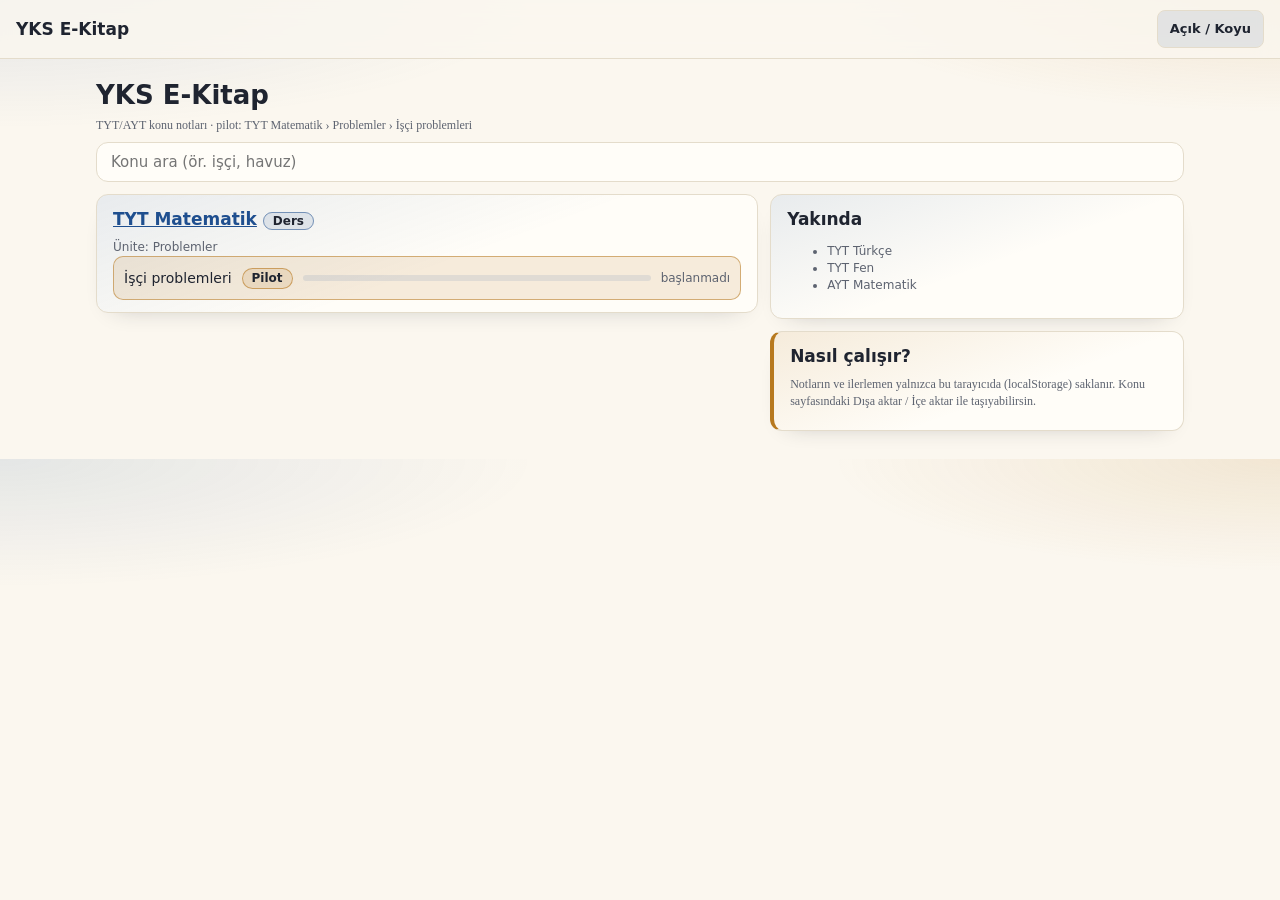
==== index.html @ 71ca6485 "YKS E-Kitap: statik site + İşçi problemleri pilot" ====
<!doctype html><html lang="tr"><head><meta charset="utf-8"><meta name="viewport" content="width=device-width,initial-scale=1"><title>YKS E-Kitap — TYT/AYT konu notları</title><link rel="stylesheet" href="./assets/style.css"></head><body data-base="./"><header class="top"><a class="brand" href="./">YKS E-Kitap</a><button class="btn" id="theme" aria-label="Tema değiştir">Açık / Koyu</button></header><div class="wrap">
<h1>YKS E-Kitap</h1><p class="small">TYT/AYT konu notları · pilot: TYT Matematik › Problemler › İşçi problemleri</p>
<input type="search" id="q" placeholder="Konu ara (ör. işçi, havuz)" aria-label="Konu ara">
<div class="grid2"><div id="courses"></div><aside><section class="card"><h2>Yakında</h2><ul id="soon" class="ui small"></ul></section>
<section class="card amber"><h2>Nasıl çalışır?</h2><p class="small">Notların ve ilerlemen yalnızca bu tarayıcıda (localStorage) saklanır. Konu sayfasındaki Dışa aktar / İçe aktar ile taşıyabilirsin.</p></section></aside></div>
</div><script src="./assets/app.js"></script></body></html>
---- assets/style.css ----
:root{--paper:#fbf7ef;--paper2:#f3ecdf;--card:#fffdf8;--ink:#1f2430;--muted:#5d6370;--line:#e4dccb;--blue:#1f4f8f;--blue-soft:#1f4f8f1a;--amber:#b7791f;--amber-soft:#b7791f22;--shadow:0 10px 24px -18px #1f243055;color-scheme:light}
@media (prefers-color-scheme:dark){:root:not([data-theme=light]){--paper:#15171c;--paper2:#1b1e24;--card:#1f2229;--ink:#ece7dc;--muted:#a8a296;--line:#2f333c;--blue:#7fa8e8;--blue-soft:#7fa8e81f;--amber:#e3a64a;--amber-soft:#e3a64a22;--shadow:0 10px 24px -18px #000;color-scheme:dark}}
:root[data-theme=dark]{--paper:#15171c;--paper2:#1b1e24;--card:#1f2229;--ink:#ece7dc;--muted:#a8a296;--line:#2f333c;--blue:#7fa8e8;--blue-soft:#7fa8e81f;--amber:#e3a64a;--amber-soft:#e3a64a22;--shadow:0 10px 24px -18px #000;color-scheme:dark}
*{box-sizing:border-box}
body{margin:0;background:radial-gradient(60% 40% at 0 0,var(--blue-soft),transparent 70%),radial-gradient(50% 35% at 100% 0,var(--amber-soft),transparent 70%),var(--paper);color:var(--ink);font:15px/26px "Iowan Old Style","Charter","Georgia",serif;overflow-wrap:anywhere}
a{color:var(--blue)}
.ui,.top,.chip,button,input,.toc,.crumb,.meta,h1,h2,h3{font-family:system-ui,-apple-system,"Segoe UI",sans-serif}
.top{position:sticky;top:0;z-index:10;display:flex;gap:10px;align-items:center;justify-content:space-between;padding:10px 16px;background:color-mix(in oklab,var(--paper) 82%,transparent);backdrop-filter:blur(10px);border-bottom:1px solid var(--line)}
.brand{font-weight:800;font-size:17px;text-decoration:none;color:var(--ink)}
.wrap{max-width:1120px;margin:0 auto;padding:16px}
.card{background:linear-gradient(160deg,var(--blue-soft),transparent 55%),var(--card);border:1px solid var(--line);border-radius:12px;padding:12px 16px;box-shadow:var(--shadow);margin:0 0 12px}
.card.amber{border-left:4px solid var(--amber);background:linear-gradient(160deg,var(--amber-soft),transparent 60%),var(--card)}
h1{font-size:26px;line-height:32px;margin:4px 0 6px}
h2{font-size:17px;line-height:24px;margin:0 0 8px}
h3{font-size:14px;line-height:20px;margin:10px 0 2px;color:var(--blue)}
p{margin:0 0 8px}
.crumb,.meta,.small{font-size:12px;line-height:17px;color:var(--muted)}
.chips{display:flex;flex-wrap:wrap;gap:6px;margin:4px 0}
.chip{font-size:12px;line-height:17px;font-weight:700;padding:1px 9px;border-radius:999px;border:1px solid color-mix(in oklab,var(--blue) 55%,transparent);background:var(--blue-soft);white-space:nowrap}
.chip.amber{border-color:color-mix(in oklab,var(--amber) 60%,transparent);background:var(--amber-soft)}
.btn{all:unset;cursor:pointer;font-size:13px;font-weight:700;padding:5px 12px;border-radius:8px;background:var(--blue-soft);border:1px solid var(--line)}
.btn:focus-visible{outline:2px solid var(--blue)}
.layout{display:grid;grid-template-columns:200px minmax(0,1fr);gap:20px;align-items:start}
.toc{position:sticky;top:64px;display:flex;flex-direction:column;gap:2px;font-size:13px}
.toc a{text-decoration:none;color:var(--muted);padding:4px 8px;border-left:2px solid var(--line)}
.toc a.disi{border-left-color:var(--amber)}
.toc a.on{color:var(--ink);border-left-color:var(--blue);font-weight:700}
main{max-width:820px;min-width:0}
.bars{display:flex;gap:4px;margin:4px 0 10px}
.bars span{flex:1;height:34px;border-radius:6px;display:flex;align-items:center;justify-content:center;font:700 12px system-ui;background:color-mix(in oklab,var(--c) 28%,transparent)}
.bars span:first-child{background:var(--c);color:var(--paper)}
.thin{display:flex;gap:2px;margin:2px 0 8px}.thin span{flex:1;height:12px;border-radius:2px}
.note-box{background:var(--blue-soft);border-radius:10px;padding:10px 12px;font-family:system-ui;font-size:13px;font-weight:700;line-height:20px}
.slide{border:1px solid var(--line);border-radius:12px;padding:14px 16px;background:var(--card);min-height:130px}
.row{display:flex;flex-wrap:wrap;gap:6px;align-items:center}
.dot.on{background:var(--blue);color:var(--paper)}
.video{height:180px;border:1px dashed var(--blue);border-radius:10px;display:flex;align-items:center;justify-content:center;color:var(--muted);font-family:system-ui;background:var(--blue-soft);margin-bottom:8px}
details{border:1px solid var(--line);border-radius:10px;padding:8px 12px;margin-bottom:8px}
summary{cursor:pointer;font:700 14px/20px system-ui}
textarea{width:100%;min-height:170px;padding:12px;border-radius:10px;border:1px solid var(--line);color:var(--ink);font:inherit;background:repeating-linear-gradient(180deg,transparent 0 25px,var(--blue-soft) 25px 26px),var(--card);resize:vertical}
input[type=search]{width:100%;padding:10px 14px;border-radius:12px;border:1px solid var(--line);background:var(--card);color:var(--ink);font-size:15px;margin-bottom:12px}
.topic{display:flex;flex-wrap:wrap;gap:10px;align-items:center;padding:8px 10px;border-radius:10px;text-decoration:none;color:var(--ink);font-family:system-ui;font-size:14px}
.topic.pilot{background:var(--amber-soft);border:1px solid color-mix(in oklab,var(--amber) 55%,transparent)}
.prog{flex:1;min-width:70px;height:6px;border-radius:6px;background:var(--blue-soft);overflow:hidden}.prog i{display:block;height:100%;background:linear-gradient(90deg,var(--blue),var(--amber))}
.grid2{display:grid;grid-template-columns:minmax(0,1.6fr) minmax(0,1fr);gap:12px}
.hidden{display:none}
@media (max-width:860px){.layout,.grid2{grid-template-columns:minmax(0,1fr)}.toc{position:static;flex-direction:row;flex-wrap:wrap}.toc a{border-left:0;background:var(--blue-soft);border-radius:8px}.wrap{padding:10px}h1{font-size:22px;line-height:28px}}
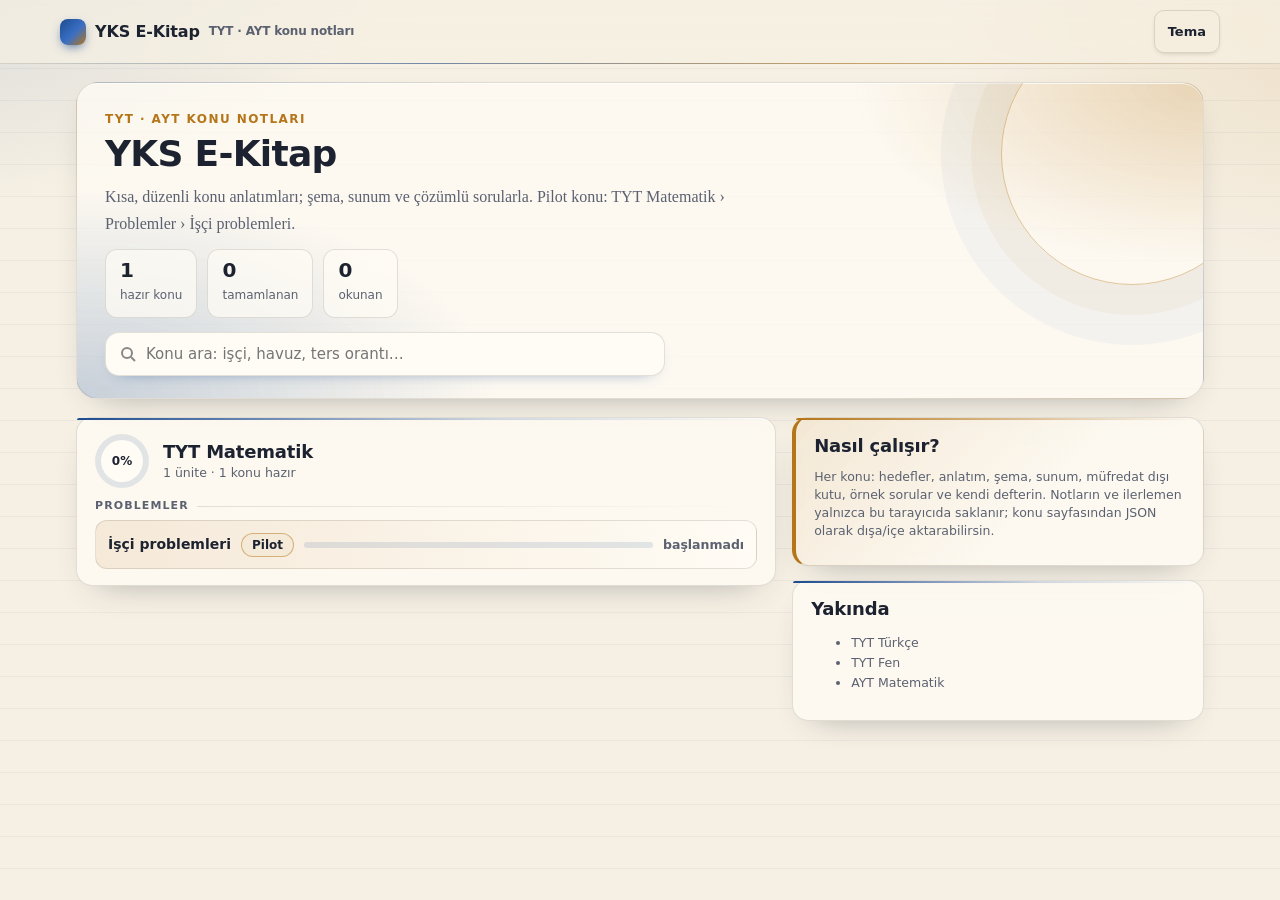
==== commit e63599db: "UI yeniden tasarım: cam kartlar, hero, ilerleme halkası, sticky TOC, premium sunum, defter not alanı" ====
--- a/index.html
+++ b/index.html
@@ -1,6 +1,8 @@
-<!doctype html><html lang="tr"><head><meta charset="utf-8"><meta name="viewport" content="width=device-width,initial-scale=1"><title>YKS E-Kitap — TYT/AYT konu notları</title><link rel="stylesheet" href="./assets/style.css"></head><body data-base="./"><header class="top"><a class="brand" href="./">YKS E-Kitap</a><button class="btn" id="theme" aria-label="Tema değiştir">Açık / Koyu</button></header><div class="wrap">
-<h1>YKS E-Kitap</h1><p class="small">TYT/AYT konu notları · pilot: TYT Matematik › Problemler › İşçi problemleri</p>
-<input type="search" id="q" placeholder="Konu ara (ör. işçi, havuz)" aria-label="Konu ara">
-<div class="grid2"><div id="courses"></div><aside><section class="card"><h2>Yakında</h2><ul id="soon" class="ui small"></ul></section>
-<section class="card amber"><h2>Nasıl çalışır?</h2><p class="small">Notların ve ilerlemen yalnızca bu tarayıcıda (localStorage) saklanır. Konu sayfasındaki Dışa aktar / İçe aktar ile taşıyabilirsin.</p></section></aside></div>
+<!doctype html><html lang="tr"><head><meta charset="utf-8"><meta name="viewport" content="width=device-width,initial-scale=1"><meta name="theme-color" content="#1d4b8f"><title>YKS E-Kitap · YKS E-Kitap</title><script>try{var t=localStorage.getItem("yks-ebook:theme");if(t)document.documentElement.setAttribute("data-theme",t)}catch(e){}</script><link rel="stylesheet" href="./assets/style.css"></head><body data-base="./"><header class="top"><a class="brand" href="./"><i></i>YKS E-Kitap <small>TYT · AYT konu notları</small></a><span class="sp"></span><button class="btn ghost" id="theme" aria-label="Açık/koyu tema">Tema</button></header><div class="wrap">
+<section class="hero"><div class="kicker">TYT · AYT konu notları</div><h1>YKS E-Kitap</h1><p>Kısa, düzenli konu anlatımları; şema, sunum ve çözümlü sorularla. Pilot konu: TYT Matematik › Problemler › İşçi problemleri.</p>
+<div class="stats"><div class="stat"><b id="stTopics">–</b>hazır konu</div><div class="stat"><b id="stDone">–</b>tamamlanan</div><div class="stat"><b id="stRead">–</b>okunan</div></div>
+<input type="search" id="q" placeholder="Konu ara: işçi, havuz, ters orantı…" aria-label="Konu ara"></section>
+<div class="grid2"><div id="courses"></div><aside>
+<section class="card amber"><h2>Nasıl çalışır?</h2><p class="small">Her konu: hedefler, anlatım, şema, sunum, müfredat dışı kutu, örnek sorular ve kendi defterin. Notların ve ilerlemen yalnızca bu tarayıcıda saklanır; konu sayfasından JSON olarak dışa/içe aktarabilirsin.</p></section>
+<section class="card"><h2>Yakında</h2><ul id="soon" class="ui small"></ul></section></aside></div>
 </div><script src="./assets/app.js"></script></body></html>
--- a/assets/style.css
+++ b/assets/style.css
@@ -1,47 +1,100 @@
-:root{--paper:#fbf7ef;--paper2:#f3ecdf;--card:#fffdf8;--ink:#1f2430;--muted:#5d6370;--line:#e4dccb;--blue:#1f4f8f;--blue-soft:#1f4f8f1a;--amber:#b7791f;--amber-soft:#b7791f22;--shadow:0 10px 24px -18px #1f243055;color-scheme:light}
-@media (prefers-color-scheme:dark){:root:not([data-theme=light]){--paper:#15171c;--paper2:#1b1e24;--card:#1f2229;--ink:#ece7dc;--muted:#a8a296;--line:#2f333c;--blue:#7fa8e8;--blue-soft:#7fa8e81f;--amber:#e3a64a;--amber-soft:#e3a64a22;--shadow:0 10px 24px -18px #000;color-scheme:dark}}
-:root[data-theme=dark]{--paper:#15171c;--paper2:#1b1e24;--card:#1f2229;--ink:#ece7dc;--muted:#a8a296;--line:#2f333c;--blue:#7fa8e8;--blue-soft:#7fa8e81f;--amber:#e3a64a;--amber-soft:#e3a64a22;--shadow:0 10px 24px -18px #000;color-scheme:dark}
-*{box-sizing:border-box}
-body{margin:0;background:radial-gradient(60% 40% at 0 0,var(--blue-soft),transparent 70%),radial-gradient(50% 35% at 100% 0,var(--amber-soft),transparent 70%),var(--paper);color:var(--ink);font:15px/26px "Iowan Old Style","Charter","Georgia",serif;overflow-wrap:anywhere}
+:root{--paper:#f6f0e4;--paper2:#efe6d4;--card:rgba(255,252,245,.72);--card-solid:#fffcf5;--ink:#1c2230;--muted:#5b6170;--line:rgba(60,52,35,.14);--blue:#1d4b8f;--blue2:#3a6fc4;--amber:#b5761a;--amber2:#e0a040;--green:#2f8a5b;--glow:rgba(29,75,143,.10);--shadow:0 1px 0 rgba(255,255,255,.7) inset,0 14px 34px -22px rgba(28,34,48,.45);color-scheme:light}
+:root[data-theme=dark]{--paper:#12141a;--paper2:#181b23;--card:rgba(30,34,44,.66);--card-solid:#1d2029;--ink:#ece6d8;--muted:#a39d90;--line:rgba(236,230,216,.10);--blue:#86acef;--blue2:#5b8be0;--amber:#e6a84c;--amber2:#f2c06e;--green:#5cc28c;--glow:rgba(134,172,239,.10);--shadow:0 1px 0 rgba(255,255,255,.05) inset,0 18px 40px -24px #000;color-scheme:dark}
+@media (prefers-color-scheme:dark){:root:not([data-theme=light]){--paper:#12141a;--paper2:#181b23;--card:rgba(30,34,44,.66);--card-solid:#1d2029;--ink:#ece6d8;--muted:#a39d90;--line:rgba(236,230,216,.10);--blue:#86acef;--blue2:#5b8be0;--amber:#e6a84c;--amber2:#f2c06e;--green:#5cc28c;--glow:rgba(134,172,239,.10);--shadow:0 1px 0 rgba(255,255,255,.05) inset,0 18px 40px -24px #000;color-scheme:dark}}
+*{box-sizing:border-box}html{scroll-behavior:smooth;scroll-padding-top:72px}
+body{margin:0;min-height:100vh;color:var(--ink);overflow-wrap:anywhere;font:16px/27px "Iowan Old Style","Charter","Georgia",serif;
+background:radial-gradient(900px 500px at -10% -10%,color-mix(in oklab,var(--blue) 18%,transparent),transparent 60%),radial-gradient(800px 480px at 110% 0,color-mix(in oklab,var(--amber) 16%,transparent),transparent 60%),repeating-linear-gradient(0deg,transparent 0 31px,color-mix(in oklab,var(--blue) 5%,transparent) 31px 32px),var(--paper);background-attachment:fixed}
+.ui,.top,.chip,button,input,.toc,.crumb,.meta,.small,h1,h2,h3,summary,.stat{font-family:"Inter",system-ui,-apple-system,"Segoe UI",sans-serif}
 a{color:var(--blue)}
-.ui,.top,.chip,button,input,.toc,.crumb,.meta,h1,h2,h3{font-family:system-ui,-apple-system,"Segoe UI",sans-serif}
-.top{position:sticky;top:0;z-index:10;display:flex;gap:10px;align-items:center;justify-content:space-between;padding:10px 16px;background:color-mix(in oklab,var(--paper) 82%,transparent);backdrop-filter:blur(10px);border-bottom:1px solid var(--line)}
-.brand{font-weight:800;font-size:17px;text-decoration:none;color:var(--ink)}
-.wrap{max-width:1120px;margin:0 auto;padding:16px}
-.card{background:linear-gradient(160deg,var(--blue-soft),transparent 55%),var(--card);border:1px solid var(--line);border-radius:12px;padding:12px 16px;box-shadow:var(--shadow);margin:0 0 12px}
-.card.amber{border-left:4px solid var(--amber);background:linear-gradient(160deg,var(--amber-soft),transparent 60%),var(--card)}
-h1{font-size:26px;line-height:32px;margin:4px 0 6px}
-h2{font-size:17px;line-height:24px;margin:0 0 8px}
-h3{font-size:14px;line-height:20px;margin:10px 0 2px;color:var(--blue)}
-p{margin:0 0 8px}
-.crumb,.meta,.small{font-size:12px;line-height:17px;color:var(--muted)}
-.chips{display:flex;flex-wrap:wrap;gap:6px;margin:4px 0}
-.chip{font-size:12px;line-height:17px;font-weight:700;padding:1px 9px;border-radius:999px;border:1px solid color-mix(in oklab,var(--blue) 55%,transparent);background:var(--blue-soft);white-space:nowrap}
-.chip.amber{border-color:color-mix(in oklab,var(--amber) 60%,transparent);background:var(--amber-soft)}
-.btn{all:unset;cursor:pointer;font-size:13px;font-weight:700;padding:5px 12px;border-radius:8px;background:var(--blue-soft);border:1px solid var(--line)}
-.btn:focus-visible{outline:2px solid var(--blue)}
-.layout{display:grid;grid-template-columns:200px minmax(0,1fr);gap:20px;align-items:start}
-.toc{position:sticky;top:64px;display:flex;flex-direction:column;gap:2px;font-size:13px}
-.toc a{text-decoration:none;color:var(--muted);padding:4px 8px;border-left:2px solid var(--line)}
-.toc a.disi{border-left-color:var(--amber)}
-.toc a.on{color:var(--ink);border-left-color:var(--blue);font-weight:700}
-main{max-width:820px;min-width:0}
-.bars{display:flex;gap:4px;margin:4px 0 10px}
-.bars span{flex:1;height:34px;border-radius:6px;display:flex;align-items:center;justify-content:center;font:700 12px system-ui;background:color-mix(in oklab,var(--c) 28%,transparent)}
-.bars span:first-child{background:var(--c);color:var(--paper)}
-.thin{display:flex;gap:2px;margin:2px 0 8px}.thin span{flex:1;height:12px;border-radius:2px}
-.note-box{background:var(--blue-soft);border-radius:10px;padding:10px 12px;font-family:system-ui;font-size:13px;font-weight:700;line-height:20px}
-.slide{border:1px solid var(--line);border-radius:12px;padding:14px 16px;background:var(--card);min-height:130px}
+/* nav */
+.top{position:sticky;top:0;z-index:20;display:flex;align-items:center;gap:12px;padding:10px max(16px,calc((100vw - 1160px)/2));background:color-mix(in oklab,var(--paper) 72%,transparent);backdrop-filter:blur(14px) saturate(1.3);border-bottom:1px solid var(--line)}
+.top::after{content:"";position:absolute;left:0;right:0;bottom:-1px;height:1px;background:linear-gradient(90deg,transparent,var(--blue),var(--amber),transparent);opacity:.55}
+.brand{display:flex;align-items:center;gap:9px;font-weight:800;font-size:16px;letter-spacing:-.01em;text-decoration:none;color:var(--ink)}
+.brand i{width:26px;height:26px;border-radius:8px;background:linear-gradient(135deg,var(--blue),var(--blue2) 55%,var(--amber));box-shadow:0 4px 12px -4px var(--blue)}
+.brand small{font-weight:600;color:var(--muted);font-size:12px}
+.top .sp{flex:1}
+.wrap{max-width:1160px;margin:0 auto;padding:18px 16px 40px}
+/* cards */
+.card{position:relative;background:var(--card);backdrop-filter:blur(10px);border:1px solid var(--line);border-radius:16px;padding:16px 18px;box-shadow:var(--shadow);margin:0 0 14px}
+.card::before{content:"";position:absolute;inset:0 0 auto;height:2px;border-radius:16px 16px 0 0;background:linear-gradient(90deg,var(--blue),color-mix(in oklab,var(--blue) 20%,transparent) 60%,transparent)}
+.card.amber{border-left:4px solid var(--amber);background:linear-gradient(135deg,color-mix(in oklab,var(--amber) 13%,transparent),transparent 60%),var(--card)}
+.card.amber::before{background:linear-gradient(90deg,var(--amber),transparent)}
+h1{font-size:30px;line-height:36px;letter-spacing:-.02em;margin:6px 0 8px}
+h2{font-size:18px;line-height:24px;letter-spacing:-.01em;margin:0 0 10px;display:flex;align-items:center;gap:10px}
+h3{font-size:14px;line-height:20px;margin:12px 0 3px;color:var(--blue);letter-spacing:.01em}
+p{margin:0 0 9px}
+.crumb,.meta,.small{font-size:12.5px;line-height:18px;color:var(--muted)}
+.num{flex:none;width:28px;height:28px;border-radius:9px;display:grid;place-items:center;font-size:13px;font-weight:800;color:#fff;background:linear-gradient(135deg,var(--blue),var(--blue2))}
+.amber .num{background:linear-gradient(135deg,var(--amber),var(--amber2))}
+.chips{display:flex;flex-wrap:wrap;gap:6px;margin:4px 0 8px}
+.chip{font-size:12px;line-height:18px;font-weight:650;padding:2px 10px;border-radius:999px;border:1px solid color-mix(in oklab,var(--blue) 35%,transparent);background:color-mix(in oklab,var(--blue) 9%,var(--card-solid));color:var(--ink);text-decoration:none;white-space:nowrap}
+.chip.amber{border-color:color-mix(in oklab,var(--amber) 50%,transparent);background:color-mix(in oklab,var(--amber) 14%,var(--card-solid))}
+a.chip:hover{border-color:var(--blue)}
+.btn{all:unset;cursor:pointer;font-size:13px;font-weight:700;padding:7px 13px;border-radius:10px;background:var(--card-solid);border:1px solid var(--line);box-shadow:0 2px 6px -4px rgba(0,0,0,.4);transition:.15s}
+.btn:hover{border-color:var(--blue);transform:translateY(-1px)}.btn:focus-visible{outline:2px solid var(--blue);outline-offset:2px}
+.btn.primary{color:#fff;border-color:transparent;background:linear-gradient(135deg,var(--blue),var(--blue2))}
+.btn.ghost{background:transparent}
+/* hero */
+.hero{position:relative;overflow:hidden;border-radius:22px;padding:28px 28px 22px;margin-bottom:18px;border:1px solid var(--line);box-shadow:var(--shadow);
+background:radial-gradient(500px 260px at 100% 0,color-mix(in oklab,var(--amber) 26%,transparent),transparent 70%),radial-gradient(600px 300px at 0 100%,color-mix(in oklab,var(--blue) 24%,transparent),transparent 70%),var(--card)}
+.hero::after{content:"";position:absolute;right:-60px;top:-60px;width:260px;height:260px;border-radius:50%;border:1px solid color-mix(in oklab,var(--amber) 40%,transparent);box-shadow:0 0 0 30px color-mix(in oklab,var(--amber) 5%,transparent),0 0 0 60px color-mix(in oklab,var(--blue) 4%,transparent)}
+.kicker{font:700 12px/16px Inter,system-ui;letter-spacing:.12em;text-transform:uppercase;color:var(--amber)}
+.hero h1{font-size:36px;line-height:42px;max-width:640px}
+.hero p{max-width:620px;color:var(--muted)}
+.stats{display:flex;flex-wrap:wrap;gap:10px;margin-top:12px}
+.stat{padding:8px 14px;border-radius:12px;background:color-mix(in oklab,var(--card-solid) 70%,transparent);border:1px solid var(--line);font-size:12px;color:var(--muted)}
+.stat b{display:block;font-size:20px;line-height:24px;color:var(--ink)}
+input[type=search]{width:100%;max-width:560px;padding:12px 16px 12px 40px;border-radius:14px;border:1px solid var(--line);background:var(--card-solid) url("data:image/svg+xml,%3Csvg xmlns='http://www.w3.org/2000/svg' width='16' height='16' fill='none' stroke='%23888' stroke-width='2'%3E%3Ccircle cx='7' cy='7' r='5'/%3E%3Cpath d='M11 11l4 4'/%3E%3C/svg%3E") 14px 50%/16px no-repeat;color:var(--ink);font-size:15px;margin-top:14px;box-shadow:0 6px 18px -14px var(--blue)}
+input[type=search]:focus{outline:2px solid color-mix(in oklab,var(--blue) 50%,transparent)}
+/* home grid */
+.grid2{display:grid;grid-template-columns:minmax(0,1.7fr) minmax(0,1fr);gap:16px;align-items:start}
+.course{transition:transform .18s,box-shadow .18s}.course:hover{transform:translateY(-2px);box-shadow:0 22px 40px -26px var(--blue)}
+.chead{display:flex;align-items:center;gap:14px;margin-bottom:8px}
+.ring{--p:0;flex:none;width:54px;height:54px;border-radius:50%;display:grid;place-items:center;background:conic-gradient(var(--blue) calc(var(--p)*1%),var(--amber2) calc(var(--p)*1%),color-mix(in oklab,var(--blue) 12%,transparent) 0);font:800 12px Inter,system-ui}
+.ring span{width:42px;height:42px;border-radius:50%;display:grid;place-items:center;background:var(--card-solid)}
+.chead h2{margin:0}.chead h2 a{text-decoration:none;color:var(--ink)}
+.unit{font:700 11px/16px Inter,system-ui;letter-spacing:.1em;text-transform:uppercase;color:var(--muted);margin:10px 0 6px;display:flex;align-items:center;gap:8px}
+.unit::after{content:"";flex:1;height:1px;background:linear-gradient(90deg,var(--line),transparent)}
+.topic{display:flex;flex-wrap:wrap;gap:10px;align-items:center;padding:10px 12px;border-radius:12px;text-decoration:none;color:var(--ink);font-family:Inter,system-ui;font-size:14px;font-weight:600;border:1px solid var(--line);background:var(--card-solid);transition:.15s}
+.topic:hover{border-color:var(--blue);transform:translateX(2px)}
+.topic.pilot{background:linear-gradient(90deg,color-mix(in oklab,var(--amber) 14%,var(--card-solid)),var(--card-solid))}
+.prog{flex:1;min-width:70px;height:6px;border-radius:6px;background:color-mix(in oklab,var(--blue) 12%,transparent);overflow:hidden}.prog i{display:block;height:100%;background:linear-gradient(90deg,var(--blue),var(--amber2))}
+#soon li{margin:2px 0}
+/* topic layout */
+.thero{padding:22px 24px 16px}.thero h1{font-size:32px;line-height:38px}
+.layout{display:grid;grid-template-columns:220px minmax(0,1fr);gap:22px;align-items:start}
+.toc{position:sticky;top:76px;display:flex;flex-direction:column;gap:2px;font-size:13px;padding:12px;border-radius:16px;background:var(--card);border:1px solid var(--line);backdrop-filter:blur(10px)}
+.toc b{font-size:11px;letter-spacing:.1em;text-transform:uppercase;color:var(--muted);padding:0 8px 6px}
+.toc a{text-decoration:none;color:var(--muted);padding:5px 9px;border-radius:8px;border-left:2px solid transparent;transition:.15s}
+.toc a:hover{color:var(--ink);background:color-mix(in oklab,var(--blue) 7%,transparent)}
+.toc a.disi{color:var(--amber)}
+.toc a.on{color:var(--ink);font-weight:700;border-left-color:var(--blue);background:color-mix(in oklab,var(--blue) 10%,transparent)}
+main{max-width:840px;min-width:0}
+.bars{display:flex;gap:5px;margin:6px 0 12px}
+.bars span{flex:1;height:36px;border-radius:8px;display:flex;align-items:center;justify-content:center;font:700 12px Inter,system-ui;background:color-mix(in oklab,var(--c) 22%,transparent);border:1px solid color-mix(in oklab,var(--c) 35%,transparent)}
+.bars span:first-child{background:linear-gradient(135deg,var(--c),color-mix(in oklab,var(--c) 70%,#fff));color:#fff}
+.thin{display:flex;gap:2px;margin:3px 0 9px}.thin span{flex:1;height:12px;border-radius:3px}
+.note-box{background:linear-gradient(90deg,color-mix(in oklab,var(--blue) 14%,transparent),transparent);border-left:3px solid var(--blue);border-radius:10px;padding:10px 14px;font:700 13.5px/21px Inter,system-ui;margin-bottom:6px}
+.deck{border-radius:16px;padding:20px 22px;min-height:170px;color:#f4efe4;background:radial-gradient(400px 200px at 100% 0,rgba(230,168,76,.35),transparent 70%),linear-gradient(135deg,#17305e,#1d4b8f 60%,#25407a);box-shadow:0 20px 40px -24px #1d4b8f;position:relative}
+.deck h3{color:#f2c06e;font-size:13px;letter-spacing:.08em;text-transform:uppercase;margin:0 0 8px}
+.deck p{font-size:17px;line-height:29px}
+.deck .pg{position:absolute;right:16px;bottom:12px;font:600 12px Inter,system-ui;opacity:.7}
 .row{display:flex;flex-wrap:wrap;gap:6px;align-items:center}
-.dot.on{background:var(--blue);color:var(--paper)}
-.video{height:180px;border:1px dashed var(--blue);border-radius:10px;display:flex;align-items:center;justify-content:center;color:var(--muted);font-family:system-ui;background:var(--blue-soft);margin-bottom:8px}
-details{border:1px solid var(--line);border-radius:10px;padding:8px 12px;margin-bottom:8px}
-summary{cursor:pointer;font:700 14px/20px system-ui}
-textarea{width:100%;min-height:170px;padding:12px;border-radius:10px;border:1px solid var(--line);color:var(--ink);font:inherit;background:repeating-linear-gradient(180deg,transparent 0 25px,var(--blue-soft) 25px 26px),var(--card);resize:vertical}
-input[type=search]{width:100%;padding:10px 14px;border-radius:12px;border:1px solid var(--line);background:var(--card);color:var(--ink);font-size:15px;margin-bottom:12px}
-.topic{display:flex;flex-wrap:wrap;gap:10px;align-items:center;padding:8px 10px;border-radius:10px;text-decoration:none;color:var(--ink);font-family:system-ui;font-size:14px}
-.topic.pilot{background:var(--amber-soft);border:1px solid color-mix(in oklab,var(--amber) 55%,transparent)}
-.prog{flex:1;min-width:70px;height:6px;border-radius:6px;background:var(--blue-soft);overflow:hidden}.prog i{display:block;height:100%;background:linear-gradient(90deg,var(--blue),var(--amber))}
-.grid2{display:grid;grid-template-columns:minmax(0,1.6fr) minmax(0,1fr);gap:12px}
+.dot{min-width:30px;text-align:center}.dot.on{background:linear-gradient(135deg,var(--blue),var(--blue2));color:#fff;border-color:transparent}
+.video{height:190px;border-radius:14px;display:flex;flex-direction:column;gap:8px;align-items:center;justify-content:center;color:var(--muted);font:600 14px Inter,system-ui;margin-bottom:10px;border:1px dashed color-mix(in oklab,var(--blue) 45%,transparent);background:repeating-linear-gradient(135deg,transparent 0 12px,color-mix(in oklab,var(--blue) 5%,transparent) 12px 24px),var(--card-solid)}
+.video::before{content:"";width:0;height:0;border-left:22px solid var(--blue);border-top:13px solid transparent;border-bottom:13px solid transparent;opacity:.6}
+details{border:1px solid var(--line);border-radius:12px;padding:10px 14px;margin-bottom:8px;background:var(--card-solid);transition:.15s}
+details[open]{border-color:color-mix(in oklab,var(--blue) 45%,transparent);box-shadow:0 10px 24px -20px var(--blue)}
+summary{cursor:pointer;font:650 14px/21px Inter,system-ui;list-style:none;display:flex;gap:10px}
+summary::before{content:"S" counter(q);counter-increment:q;flex:none;font-size:11px;font-weight:800;color:var(--amber);border:1px solid var(--amber);border-radius:6px;padding:0 6px;height:20px}
+#questions{counter-reset:q}
+details ol{margin:8px 0 4px;padding-left:22px}
+textarea{width:100%;min-height:200px;padding:6px 14px 6px 56px;border-radius:12px;border:1px solid var(--line);color:var(--ink);font:inherit;font-size:16px;line-height:28px;resize:vertical;
+background:linear-gradient(90deg,transparent 42px,color-mix(in oklab,#d0564c 55%,transparent) 42px 44px,transparent 44px),repeating-linear-gradient(180deg,transparent 0 27px,color-mix(in oklab,var(--blue) 20%,transparent) 27px 28px),var(--card-solid);background-attachment:local}
+textarea:focus{outline:2px solid color-mix(in oklab,var(--blue) 45%,transparent)}
+.official{margin-top:12px;padding:10px 14px;border-radius:12px;background:color-mix(in oklab,var(--blue) 7%,transparent)}
+.official h3{margin-top:0}
+.foot{display:flex;flex-wrap:wrap;gap:10px;align-items:center;justify-content:space-between;padding:14px 18px}
 .hidden{display:none}
-@media (max-width:860px){.layout,.grid2{grid-template-columns:minmax(0,1fr)}.toc{position:static;flex-direction:row;flex-wrap:wrap}.toc a{border-left:0;background:var(--blue-soft);border-radius:8px}.wrap{padding:10px}h1{font-size:22px;line-height:28px}}
+@media (max-width:880px){.layout,.grid2{grid-template-columns:minmax(0,1fr)}.toc{position:sticky;top:57px;z-index:5;flex-direction:row;overflow-x:auto;flex-wrap:nowrap;padding:8px;border-radius:12px}.toc b{display:none}.toc a{white-space:nowrap;border-left:0}.toc a.on{border-left:0;box-shadow:inset 0 -2px 0 var(--blue)}
+.wrap{padding:12px 12px 32px}.hero{padding:20px 18px;border-radius:18px}.hero h1{font-size:28px;line-height:34px}.thero h1{font-size:26px;line-height:32px}.card{padding:14px 14px}.brand small{display:none}.deck p{font-size:16px;line-height:27px}}
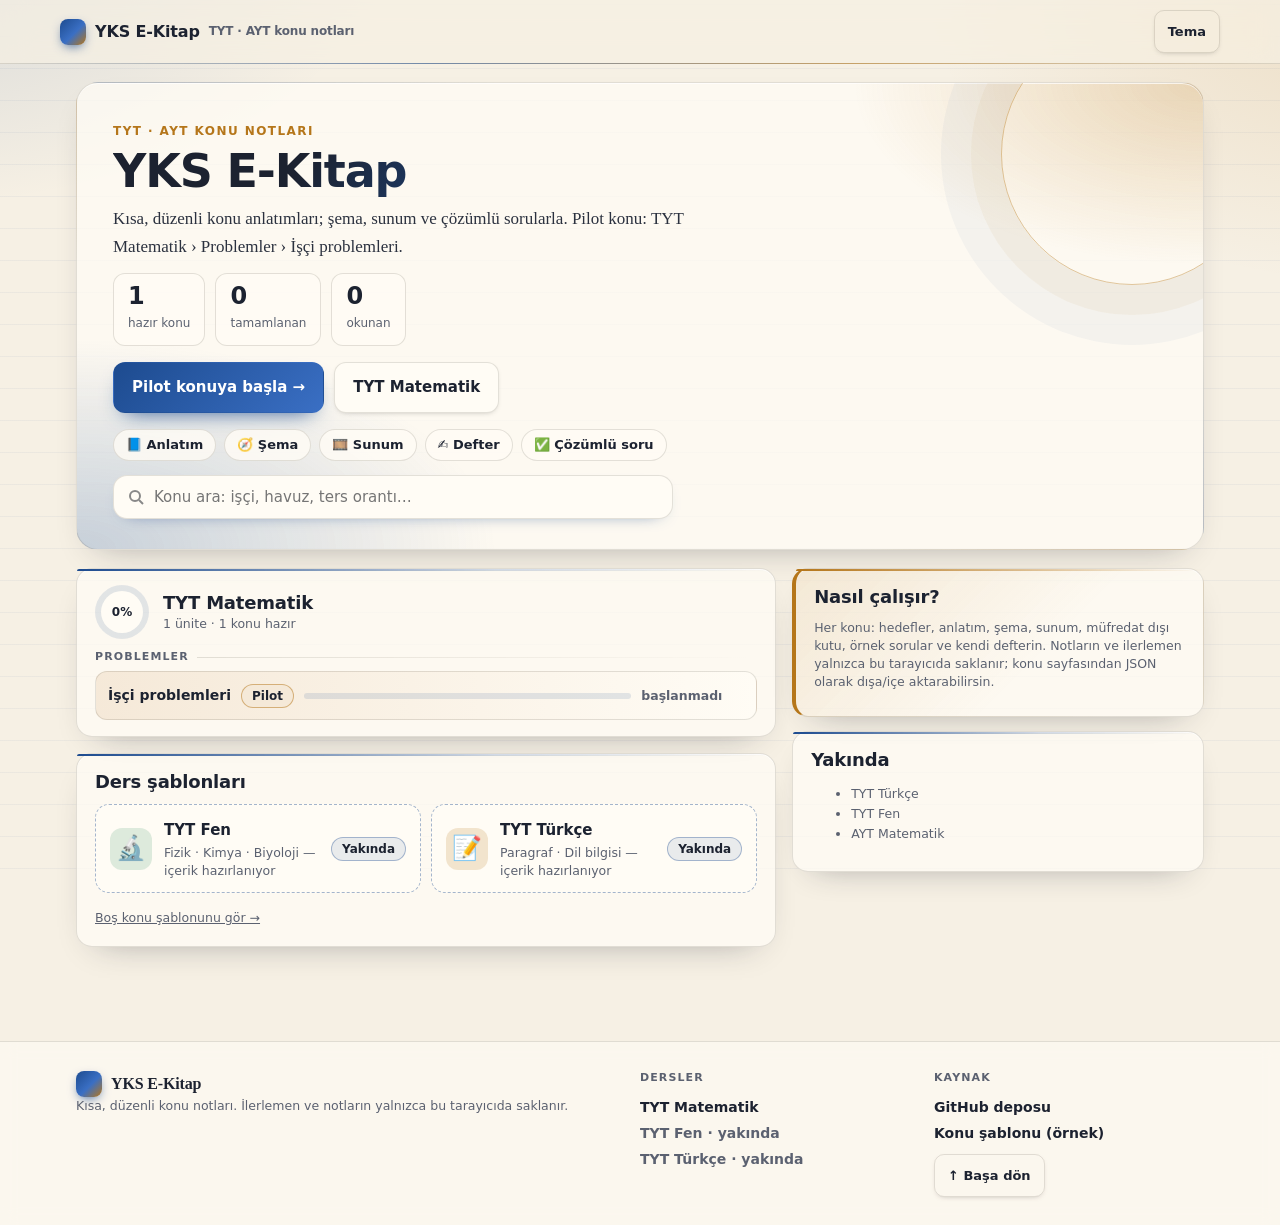
==== commit dee928a5: "UI polish v3: zengin hero+CTA, mikro etkileşimler, okuma çubuğu, boş durumlar, footer, mobil sticky " ====
--- a/index.html
+++ b/index.html
@@ -1,8 +1,10 @@
 <!doctype html><html lang="tr"><head><meta charset="utf-8"><meta name="viewport" content="width=device-width,initial-scale=1"><meta name="theme-color" content="#1d4b8f"><title>YKS E-Kitap · YKS E-Kitap</title><script>try{var t=localStorage.getItem("yks-ebook:theme");if(t)document.documentElement.setAttribute("data-theme",t)}catch(e){}</script><link rel="stylesheet" href="./assets/style.css"></head><body data-base="./"><header class="top"><a class="brand" href="./"><i></i>YKS E-Kitap <small>TYT · AYT konu notları</small></a><span class="sp"></span><button class="btn ghost" id="theme" aria-label="Açık/koyu tema">Tema</button></header><div class="wrap">
 <section class="hero"><div class="kicker">TYT · AYT konu notları</div><h1>YKS E-Kitap</h1><p>Kısa, düzenli konu anlatımları; şema, sunum ve çözümlü sorularla. Pilot konu: TYT Matematik › Problemler › İşçi problemleri.</p>
 <div class="stats"><div class="stat"><b id="stTopics">–</b>hazır konu</div><div class="stat"><b id="stDone">–</b>tamamlanan</div><div class="stat"><b id="stRead">–</b>okunan</div></div>
+<div class="row herocta"><a class="btn primary big" href="./ders/tyt-matematik/problemler/isci-problemleri/">Pilot konuya başla →</a><a class="btn big" href="./ders/tyt-matematik/">TYT Matematik</a></div><div class="feats"><span>📘 Anlatım</span><span>🧭 Şema</span><span>🎞️ Sunum</span><span>✍️ Defter</span><span>✅ Çözümlü soru</span></div>
 <input type="search" id="q" placeholder="Konu ara: işçi, havuz, ters orantı…" aria-label="Konu ara"></section>
-<div class="grid2"><div id="courses"></div><aside>
+<div class="grid2"><div><div id="courses"></div><section class="card soon-card course"><h2>Ders şablonları</h2><div class="ph"><div class="phc fen"><span class="ic">🔬</span><div><b>TYT Fen</b><span class="small">Fizik · Kimya · Biyoloji — içerik hazırlanıyor</span></div><span class="chip">Yakında</span></div><div class="phc tr"><span class="ic">📝</span><div><b>TYT Türkçe</b><span class="small">Paragraf · Dil bilgisi — içerik hazırlanıyor</span></div><span class="chip">Yakında</span></div></div><a class="small" href="./ders/ornek-konu-sablonu/">Boş konu şablonunu gör →</a></section>
+</div><aside>
 <section class="card amber"><h2>Nasıl çalışır?</h2><p class="small">Her konu: hedefler, anlatım, şema, sunum, müfredat dışı kutu, örnek sorular ve kendi defterin. Notların ve ilerlemen yalnızca bu tarayıcıda saklanır; konu sayfasından JSON olarak dışa/içe aktarabilirsin.</p></section>
 <section class="card"><h2>Yakında</h2><ul id="soon" class="ui small"></ul></section></aside></div>
-</div><script src="./assets/app.js"></script></body></html>+</div><footer class="sitefoot"><div class="wrap fgrid"><div><a class="brand" href="./"><i></i>YKS E-Kitap</a><p class="small">Kısa, düzenli konu notları. İlerlemen ve notların yalnızca bu tarayıcıda saklanır.</p></div><div><b>Dersler</b><a href="./ders/tyt-matematik/">TYT Matematik</a><span class="small soonlink">TYT Fen · yakında</span><span class="small soonlink">TYT Türkçe · yakında</span></div><div><b>Kaynak</b><a href="https://github.com/TitanLion72/yks-ebook">GitHub deposu</a><a href="./ders/ornek-konu-sablonu/">Konu şablonu (örnek)</a><button class="btn ghost totop" onclick="scrollTo({top:0})">↑ Başa dön</button></div></div></footer><script src="./assets/app.js"></script></body></html>
--- a/assets/style.css
+++ b/assets/style.css
@@ -98,3 +98,56 @@
 .hidden{display:none}
 @media (max-width:880px){.layout,.grid2{grid-template-columns:minmax(0,1fr)}.toc{position:sticky;top:57px;z-index:5;flex-direction:row;overflow-x:auto;flex-wrap:nowrap;padding:8px;border-radius:12px}.toc b{display:none}.toc a{white-space:nowrap;border-left:0}.toc a.on{border-left:0;box-shadow:inset 0 -2px 0 var(--blue)}
 .wrap{padding:12px 12px 32px}.hero{padding:20px 18px;border-radius:18px}.hero h1{font-size:28px;line-height:34px}.thero h1{font-size:26px;line-height:32px}.card{padding:14px 14px}.brand small{display:none}.deck p{font-size:16px;line-height:27px}}
+/* ---- polish v3 ---- */
+::selection{background:color-mix(in oklab,var(--amber2) 45%,transparent)}
+.hero{padding:40px 36px 30px}
+.hero h1{font-size:46px;line-height:52px;letter-spacing:-.025em;background:linear-gradient(120deg,var(--ink) 30%,var(--blue) 70%,var(--amber) 100%);-webkit-background-clip:text;background-clip:text;color:transparent}
+.thero h1{font-size:34px;line-height:40px}
+.hero p{font-size:17px;line-height:28px;color:color-mix(in oklab,var(--ink) 75%,var(--muted))}
+.herocta{margin-top:16px;gap:10px}.btn.big{font-size:15px;padding:11px 18px;border-radius:12px}
+.btn.primary{box-shadow:0 10px 22px -12px var(--blue)}.btn.primary:hover{filter:brightness(1.08);box-shadow:0 14px 28px -12px var(--blue)}
+.btn:active{transform:translateY(0) scale(.98)}
+.feats{display:flex;flex-wrap:wrap;gap:8px;margin-top:16px}
+.feats span{font:600 13px/18px Inter,system-ui;padding:6px 12px;border-radius:999px;background:color-mix(in oklab,var(--card-solid) 80%,transparent);border:1px solid var(--line);transition:.2s}
+.feats span:hover{border-color:var(--amber);transform:translateY(-2px)}
+.stat{transition:.2s}.stat:hover{border-color:var(--blue);transform:translateY(-2px)}
+.stat b{font-size:24px;line-height:28px;font-family:Inter,system-ui}
+.card{transition:border-color .2s,box-shadow .2s}
+.card:hover{border-color:color-mix(in oklab,var(--blue) 25%,var(--line))}
+@keyframes rise{from{opacity:0;transform:translateY(10px)}to{opacity:1;transform:none}}
+.wrap>*,main>.card,.course{animation:rise .5s cubic-bezier(.2,.7,.2,1) both}
+main>.card:nth-child(2){animation-delay:.04s}main>.card:nth-child(3){animation-delay:.08s}main>.card:nth-child(4){animation-delay:.12s}
+@media (prefers-reduced-motion:reduce){*{animation:none!important;transition:none!important}}
+.topic{position:relative}.topic::after{content:"→";margin-left:auto;opacity:0;transform:translateX(-6px);transition:.2s;color:var(--blue)}.topic:hover::after{opacity:1;transform:none}
+/* ders şablonları */
+.ph{display:grid;gap:10px;margin:6px 0 10px}
+.phc{display:flex;align-items:center;gap:12px;padding:12px 14px;border-radius:14px;border:1px dashed color-mix(in oklab,var(--blue) 40%,transparent);background:var(--card-solid);font-family:Inter,system-ui;transition:.2s}
+.phc:hover{transform:translateY(-2px);border-style:solid}
+.phc .ic{font-size:24px;width:42px;height:42px;display:grid;place-items:center;border-radius:12px;background:color-mix(in oklab,var(--green) 16%,transparent)}
+.phc.tr .ic{background:color-mix(in oklab,var(--amber) 18%,transparent)}
+.phc div{flex:1;display:flex;flex-direction:column}.phc b{font-size:15px}
+/* boş durum */
+.empty{display:flex;flex-direction:column;align-items:center;gap:6px;text-align:center;padding:26px 16px;border-radius:14px;border:1px dashed var(--line);background:repeating-linear-gradient(135deg,transparent 0 14px,color-mix(in oklab,var(--blue) 4%,transparent) 14px 28px);color:var(--muted)}
+.empty span{width:40px;height:40px;border-radius:50%;display:grid;place-items:center;font:700 20px Inter,system-ui;color:var(--blue);background:color-mix(in oklab,var(--blue) 12%,transparent)}
+.empty p{margin:0;font-family:Inter,system-ui;font-size:14px}
+/* okuma rahatı */
+#lesson,#goalText,#ooc,#official{font-size:17.5px;line-height:30px;max-width:68ch}
+#lesson p+p{margin-top:12px}
+main .card{padding:24px 26px}
+.readbar{position:fixed;left:0;top:0;height:3px;width:0;z-index:50;background:linear-gradient(90deg,var(--blue),var(--amber2));box-shadow:0 0 10px var(--amber2);transition:width .1s}
+/* footer */
+.sitefoot{margin-top:40px;border-top:1px solid var(--line);background:color-mix(in oklab,var(--card-solid) 60%,transparent);backdrop-filter:blur(8px)}
+.fgrid{display:grid;grid-template-columns:2fr 1fr 1fr;gap:24px;padding-top:28px;padding-bottom:28px}
+.fgrid b{display:block;font:700 11px/16px Inter,system-ui;letter-spacing:.1em;text-transform:uppercase;color:var(--muted);margin-bottom:8px}
+.fgrid a:not(.brand),.fgrid .soonlink{display:block;font:600 14px/26px Inter,system-ui;color:var(--ink);text-decoration:none}
+.fgrid a:not(.brand):hover{color:var(--blue)}.fgrid .soonlink{color:var(--muted)}
+.totop{margin-top:8px}
+@media (max-width:880px){
+ .hero{padding:24px 18px}.hero h1{font-size:32px;line-height:38px}.thero h1{font-size:26px;line-height:32px}
+ .toc{top:52px;margin:0 -12px;border-radius:0;border-left:0;border-right:0;padding:6px 10px;scroll-snap-type:x mandatory;scrollbar-width:none;-webkit-mask:linear-gradient(90deg,transparent,#000 16px,#000 calc(100% - 24px),transparent)}
+ .toc::-webkit-scrollbar{display:none}.toc a{scroll-snap-align:start;padding:7px 12px;border-radius:999px}
+ .toc a.on{box-shadow:none;background:linear-gradient(135deg,var(--blue),var(--blue2));color:#fff}
+ main .card{padding:18px 16px}#lesson,#goalText,#ooc{font-size:17px;line-height:29px}
+ .fgrid{grid-template-columns:1fr 1fr}.fgrid>div:first-child{grid-column:1/-1}
+}
+.btn{font-family:Inter,system-ui,sans-serif}#courses>.card{margin-bottom:16px}.ph{grid-template-columns:1fr 1fr}@media (max-width:600px){.ph{grid-template-columns:1fr}}
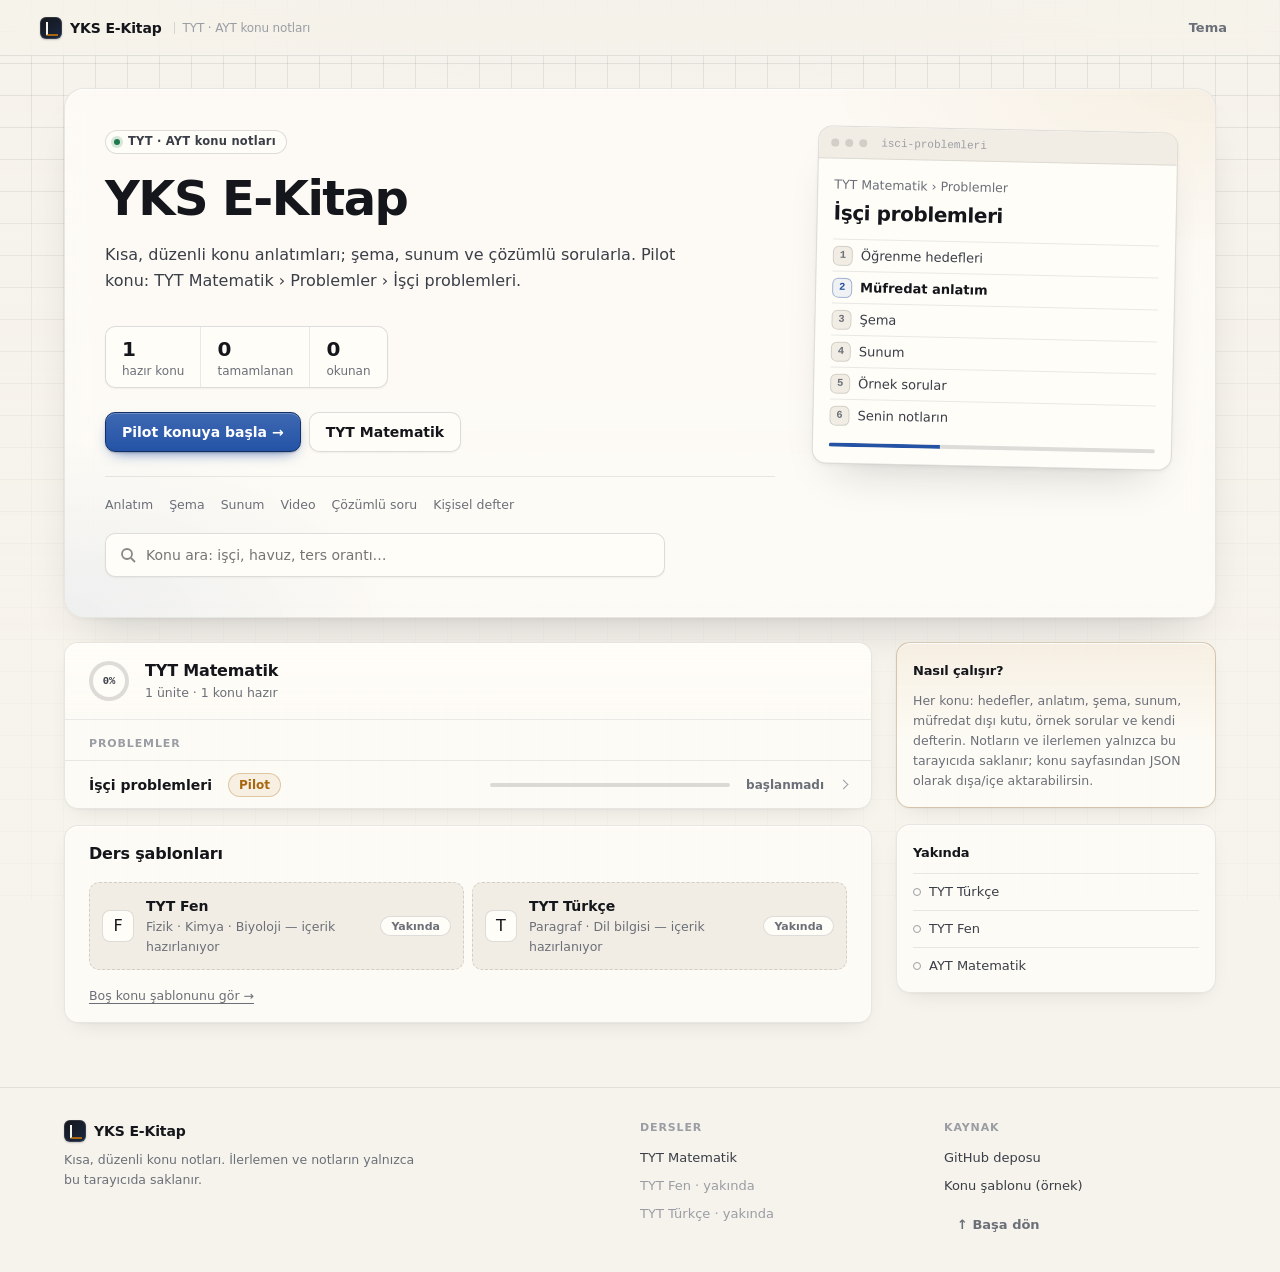
==== commit 4501be79: "UI v4: Linear/Notion tarzı yeniden tasarım — 8px grid, ince border, refined shadow, hero önizleme pa" ====
--- a/index.html
+++ b/index.html
@@ -1,9 +1,9 @@
 <!doctype html><html lang="tr"><head><meta charset="utf-8"><meta name="viewport" content="width=device-width,initial-scale=1"><meta name="theme-color" content="#1d4b8f"><title>YKS E-Kitap · YKS E-Kitap</title><script>try{var t=localStorage.getItem("yks-ebook:theme");if(t)document.documentElement.setAttribute("data-theme",t)}catch(e){}</script><link rel="stylesheet" href="./assets/style.css"></head><body data-base="./"><header class="top"><a class="brand" href="./"><i></i>YKS E-Kitap <small>TYT · AYT konu notları</small></a><span class="sp"></span><button class="btn ghost" id="theme" aria-label="Açık/koyu tema">Tema</button></header><div class="wrap">
-<section class="hero"><div class="kicker">TYT · AYT konu notları</div><h1>YKS E-Kitap</h1><p>Kısa, düzenli konu anlatımları; şema, sunum ve çözümlü sorularla. Pilot konu: TYT Matematik › Problemler › İşçi problemleri.</p>
+<section class="hero home"><aside class="hpanel" aria-hidden="true"><div class="hp-top"><i></i><i></i><i></i><span>isci-problemleri</span></div><div class="hp-body"><div class="small">TYT Matematik › Problemler</div><b>İşçi problemleri</b><ul><li><span class="num">1</span>Öğrenme hedefleri</li><li><span class="num">2</span>Müfredat anlatım</li><li><span class="num">3</span>Şema</li><li><span class="num">4</span>Sunum</li><li><span class="num">5</span>Örnek sorular</li><li><span class="num">6</span>Senin notların</li></ul><div class="hp-bar"><span></span></div></div></aside><div class="kicker">TYT · AYT konu notları</div><h1>YKS E-Kitap</h1><p>Kısa, düzenli konu anlatımları; şema, sunum ve çözümlü sorularla. Pilot konu: TYT Matematik › Problemler › İşçi problemleri.</p>
 <div class="stats"><div class="stat"><b id="stTopics">–</b>hazır konu</div><div class="stat"><b id="stDone">–</b>tamamlanan</div><div class="stat"><b id="stRead">–</b>okunan</div></div>
-<div class="row herocta"><a class="btn primary big" href="./ders/tyt-matematik/problemler/isci-problemleri/">Pilot konuya başla →</a><a class="btn big" href="./ders/tyt-matematik/">TYT Matematik</a></div><div class="feats"><span>📘 Anlatım</span><span>🧭 Şema</span><span>🎞️ Sunum</span><span>✍️ Defter</span><span>✅ Çözümlü soru</span></div>
+<div class="row herocta"><a class="btn primary big" href="./ders/tyt-matematik/problemler/isci-problemleri/">Pilot konuya başla →</a><a class="btn big" href="./ders/tyt-matematik/">TYT Matematik</a></div><div class="feats"><span>Anlatım</span><span>Şema</span><span>Sunum</span><span>Video</span><span>Çözümlü soru</span><span>Kişisel defter</span></div>
 <input type="search" id="q" placeholder="Konu ara: işçi, havuz, ters orantı…" aria-label="Konu ara"></section>
-<div class="grid2"><div><div id="courses"></div><section class="card soon-card course"><h2>Ders şablonları</h2><div class="ph"><div class="phc fen"><span class="ic">🔬</span><div><b>TYT Fen</b><span class="small">Fizik · Kimya · Biyoloji — içerik hazırlanıyor</span></div><span class="chip">Yakında</span></div><div class="phc tr"><span class="ic">📝</span><div><b>TYT Türkçe</b><span class="small">Paragraf · Dil bilgisi — içerik hazırlanıyor</span></div><span class="chip">Yakında</span></div></div><a class="small" href="./ders/ornek-konu-sablonu/">Boş konu şablonunu gör →</a></section>
+<div class="grid2"><div><div id="courses"></div><section class="card soon-card course"><h2>Ders şablonları</h2><div class="ph"><div class="phc fen"><span class="ic">F</span><div><b>TYT Fen</b><span class="small">Fizik · Kimya · Biyoloji — içerik hazırlanıyor</span></div><span class="chip">Yakında</span></div><div class="phc tr"><span class="ic">T</span><div><b>TYT Türkçe</b><span class="small">Paragraf · Dil bilgisi — içerik hazırlanıyor</span></div><span class="chip">Yakında</span></div></div><a class="small" href="./ders/ornek-konu-sablonu/">Boş konu şablonunu gör →</a></section>
 </div><aside>
 <section class="card amber"><h2>Nasıl çalışır?</h2><p class="small">Her konu: hedefler, anlatım, şema, sunum, müfredat dışı kutu, örnek sorular ve kendi defterin. Notların ve ilerlemen yalnızca bu tarayıcıda saklanır; konu sayfasından JSON olarak dışa/içe aktarabilirsin.</p></section>
 <section class="card"><h2>Yakında</h2><ul id="soon" class="ui small"></ul></section></aside></div>
--- a/assets/style.css
+++ b/assets/style.css
@@ -1,153 +1,197 @@
-:root{--paper:#f6f0e4;--paper2:#efe6d4;--card:rgba(255,252,245,.72);--card-solid:#fffcf5;--ink:#1c2230;--muted:#5b6170;--line:rgba(60,52,35,.14);--blue:#1d4b8f;--blue2:#3a6fc4;--amber:#b5761a;--amber2:#e0a040;--green:#2f8a5b;--glow:rgba(29,75,143,.10);--shadow:0 1px 0 rgba(255,255,255,.7) inset,0 14px 34px -22px rgba(28,34,48,.45);color-scheme:light}
-:root[data-theme=dark]{--paper:#12141a;--paper2:#181b23;--card:rgba(30,34,44,.66);--card-solid:#1d2029;--ink:#ece6d8;--muted:#a39d90;--line:rgba(236,230,216,.10);--blue:#86acef;--blue2:#5b8be0;--amber:#e6a84c;--amber2:#f2c06e;--green:#5cc28c;--glow:rgba(134,172,239,.10);--shadow:0 1px 0 rgba(255,255,255,.05) inset,0 18px 40px -24px #000;color-scheme:dark}
-@media (prefers-color-scheme:dark){:root:not([data-theme=light]){--paper:#12141a;--paper2:#181b23;--card:rgba(30,34,44,.66);--card-solid:#1d2029;--ink:#ece6d8;--muted:#a39d90;--line:rgba(236,230,216,.10);--blue:#86acef;--blue2:#5b8be0;--amber:#e6a84c;--amber2:#f2c06e;--green:#5cc28c;--glow:rgba(134,172,239,.10);--shadow:0 1px 0 rgba(255,255,255,.05) inset,0 18px 40px -24px #000;color-scheme:dark}}
-*{box-sizing:border-box}html{scroll-behavior:smooth;scroll-padding-top:72px}
-body{margin:0;min-height:100vh;color:var(--ink);overflow-wrap:anywhere;font:16px/27px "Iowan Old Style","Charter","Georgia",serif;
-background:radial-gradient(900px 500px at -10% -10%,color-mix(in oklab,var(--blue) 18%,transparent),transparent 60%),radial-gradient(800px 480px at 110% 0,color-mix(in oklab,var(--amber) 16%,transparent),transparent 60%),repeating-linear-gradient(0deg,transparent 0 31px,color-mix(in oklab,var(--blue) 5%,transparent) 31px 32px),var(--paper);background-attachment:fixed}
-.ui,.top,.chip,button,input,.toc,.crumb,.meta,.small,h1,h2,h3,summary,.stat{font-family:"Inter",system-ui,-apple-system,"Segoe UI",sans-serif}
-a{color:var(--blue)}
-/* nav */
-.top{position:sticky;top:0;z-index:20;display:flex;align-items:center;gap:12px;padding:10px max(16px,calc((100vw - 1160px)/2));background:color-mix(in oklab,var(--paper) 72%,transparent);backdrop-filter:blur(14px) saturate(1.3);border-bottom:1px solid var(--line)}
-.top::after{content:"";position:absolute;left:0;right:0;bottom:-1px;height:1px;background:linear-gradient(90deg,transparent,var(--blue),var(--amber),transparent);opacity:.55}
-.brand{display:flex;align-items:center;gap:9px;font-weight:800;font-size:16px;letter-spacing:-.01em;text-decoration:none;color:var(--ink)}
-.brand i{width:26px;height:26px;border-radius:8px;background:linear-gradient(135deg,var(--blue),var(--blue2) 55%,var(--amber));box-shadow:0 4px 12px -4px var(--blue)}
-.brand small{font-weight:600;color:var(--muted);font-size:12px}
-.top .sp{flex:1}
-.wrap{max-width:1160px;margin:0 auto;padding:18px 16px 40px}
+/* YKS E-Kitap · UI v4 — 8px grid, paper & ink */
+:root{
+--bg:#f6f3ec;--bg2:#efebe2;--surface:rgba(255,253,248,.78);--solid:#fffdf8;--sunken:#f1ede4;
+--ink:#14161b;--ink2:#3a3e47;--muted:#6b6f78;--faint:#9a9da4;
+--line:rgba(20,22,27,.09);--line2:rgba(20,22,27,.14);
+--accent:#2453a6;--accent2:#3b6fd0;--accentbg:rgba(36,83,166,.07);
+--amber:#a8670f;--amberbg:rgba(168,103,15,.08);--green:#1f7a4d;--red:#b3402f;
+--r1:6px;--r2:10px;--r3:14px;--r4:20px;
+--sh1:0 1px 0 rgba(255,255,255,.8) inset,0 1px 2px rgba(20,22,27,.05);
+--sh2:0 1px 0 rgba(255,255,255,.8) inset,0 1px 2px rgba(20,22,27,.04),0 8px 24px -12px rgba(20,22,27,.14);
+--sh3:0 1px 0 rgba(255,255,255,.8) inset,0 2px 4px rgba(20,22,27,.04),0 24px 48px -24px rgba(20,22,27,.22);
+--ui:"Inter",ui-sans-serif,system-ui,-apple-system,"Segoe UI",sans-serif;--read:"Iowan Old Style","Charter","Source Serif 4",Georgia,serif;--mono:ui-monospace,"JetBrains Mono",Menlo,monospace;
+color-scheme:light}
+:root[data-theme=dark]{--bg:#0d0e11;--bg2:#121317;--surface:rgba(24,26,31,.72);--solid:#17191e;--sunken:#121418;--ink:#ecebe6;--ink2:#c4c3bd;--muted:#8d8f96;--faint:#62656c;--line:rgba(255,255,255,.07);--line2:rgba(255,255,255,.12);--accent:#8fb0f5;--accent2:#6b93ea;--accentbg:rgba(143,176,245,.08);--amber:#e3ac58;--amberbg:rgba(227,172,88,.09);--green:#62c08f;--red:#e5806f;
+--sh1:0 1px 0 rgba(255,255,255,.04) inset;--sh2:0 1px 0 rgba(255,255,255,.04) inset,0 8px 24px -12px rgba(0,0,0,.6);--sh3:0 1px 0 rgba(255,255,255,.05) inset,0 24px 48px -24px rgba(0,0,0,.7);color-scheme:dark}
+@media (prefers-color-scheme:dark){:root:not([data-theme=light]){--bg:#0d0e11;--bg2:#121317;--surface:rgba(24,26,31,.72);--solid:#17191e;--sunken:#121418;--ink:#ecebe6;--ink2:#c4c3bd;--muted:#8d8f96;--faint:#62656c;--line:rgba(255,255,255,.07);--line2:rgba(255,255,255,.12);--accent:#8fb0f5;--accent2:#6b93ea;--accentbg:rgba(143,176,245,.08);--amber:#e3ac58;--amberbg:rgba(227,172,88,.09);--green:#62c08f;--red:#e5806f;--sh1:0 1px 0 rgba(255,255,255,.04) inset;--sh2:0 1px 0 rgba(255,255,255,.04) inset,0 8px 24px -12px rgba(0,0,0,.6);--sh3:0 1px 0 rgba(255,255,255,.05) inset,0 24px 48px -24px rgba(0,0,0,.7);color-scheme:dark}}
+*{box-sizing:border-box}html{scroll-behavior:smooth;scroll-padding-top:80px;-webkit-text-size-adjust:100%}
+body{margin:0;min-height:100vh;display:flex;flex-direction:column;color:var(--ink);background:var(--bg);font:14px/22px var(--ui);font-feature-settings:"cv11","ss01";-webkit-font-smoothing:antialiased;overflow-wrap:anywhere;
+background-image:radial-gradient(1200px 600px at 50% -320px,var(--accentbg),transparent 70%),linear-gradient(var(--line) 1px,transparent 1px),linear-gradient(90deg,var(--line) 1px,transparent 1px);background-size:auto,32px 32px,32px 32px;background-position:0 0,-1px -1px,-1px -1px;background-attachment:fixed}
+body::before{content:"";position:fixed;inset:0;pointer-events:none;background:linear-gradient(180deg,transparent 0,var(--bg) 70%);opacity:.85;z-index:-1}
+::selection{background:color-mix(in oklab,var(--accent) 22%,transparent)}
+a{color:var(--accent);text-underline-offset:3px;text-decoration-thickness:1px}
+h1,h2,h3{font-family:var(--ui);color:var(--ink);margin:0}
+h1{font-size:40px;line-height:48px;font-weight:700;letter-spacing:-.032em}
+h2{font-size:16px;line-height:24px;font-weight:650;letter-spacing:-.011em;display:flex;align-items:center;gap:8px;margin-bottom:16px}
+h3{font-size:12px;line-height:16px;font-weight:650;letter-spacing:.06em;text-transform:uppercase;color:var(--muted);margin:24px 0 8px}
+p{margin:0 0 8px}
+.small,.meta,.crumb{font-size:12.5px;line-height:20px;color:var(--muted)}
+.ui{font-family:var(--ui)}.hidden{display:none!important}
+/* header */
+.top{position:sticky;top:0;z-index:40;display:flex;align-items:center;gap:16px;height:56px;padding:0 max(24px,calc(50% - 600px));background:color-mix(in oklab,var(--bg) 72%,transparent);backdrop-filter:saturate(1.6) blur(14px);-webkit-backdrop-filter:saturate(1.6) blur(14px);border-bottom:1px solid var(--line)}
+.brand{display:flex;align-items:center;gap:8px;font:650 14px/1 var(--ui);letter-spacing:-.01em;color:var(--ink);text-decoration:none}
+.brand i{width:22px;height:22px;border-radius:6px;background:linear-gradient(145deg,var(--ink),color-mix(in oklab,var(--ink) 70%,var(--accent)));box-shadow:inset 0 0 0 1px rgba(255,255,255,.12),0 1px 2px rgba(0,0,0,.2);position:relative}
+.brand i::after{content:"";position:absolute;left:6px;top:5px;width:10px;height:12px;border-left:2px solid var(--bg);border-bottom:2px solid var(--amber);border-radius:0 0 0 2px}
+.brand small{font-weight:500;font-size:12px;color:var(--faint);padding-left:8px;margin-left:4px;border-left:1px solid var(--line2)}
+.sp{flex:1}
+.wrap{width:100%;max-width:1200px;margin:0 auto;padding:32px 24px 48px;flex:1}
+/* buttons */
+.btn{all:unset;box-sizing:border-box;cursor:pointer;display:inline-flex;align-items:center;gap:8px;height:32px;padding:0 12px;border-radius:var(--r2);font:550 13px/1 var(--ui);color:var(--ink);background:var(--solid);border:1px solid var(--line2);box-shadow:var(--sh1);transition:background .15s,border-color .15s,box-shadow .15s,transform .1s}
+.btn:hover{border-color:color-mix(in oklab,var(--ink) 24%,transparent);background:color-mix(in oklab,var(--solid) 92%,var(--ink))}
+.btn:active{transform:translateY(1px)}
+.btn:focus-visible,a:focus-visible,input:focus-visible,textarea:focus-visible{outline:2px solid var(--accent);outline-offset:2px}
+.btn.primary{color:#fff;background:linear-gradient(180deg,color-mix(in oklab,var(--accent) 88%,#fff),var(--accent));border-color:color-mix(in oklab,var(--accent) 70%,#000);box-shadow:0 1px 0 rgba(255,255,255,.25) inset,0 1px 2px rgba(0,0,0,.2),0 6px 16px -8px var(--accent)}
+:root[data-theme=dark] .btn.primary{color:#0d0e11}
+.btn.primary:hover{filter:brightness(1.06)}
+.btn.ghost{background:transparent;border-color:transparent;box-shadow:none;color:var(--muted)}.btn.ghost:hover{color:var(--ink);background:var(--accentbg)}
+.btn.big{height:40px;padding:0 16px;font-size:14px}
+.kbd{font:500 11px/1 var(--mono);padding:3px 6px;border-radius:5px;border:1px solid var(--line2);background:var(--sunken);color:var(--muted)}
+/* chips */
+.chips{display:flex;flex-wrap:wrap;gap:8px;margin:0 0 8px}
+.chip{display:inline-flex;align-items:center;height:24px;padding:0 10px;border-radius:999px;font:550 12px/1 var(--ui);color:var(--ink2);background:var(--solid);border:1px solid var(--line2);text-decoration:none;white-space:nowrap;transition:border-color .15s,color .15s}
+.chip.amber{color:var(--amber);background:var(--amberbg);border-color:color-mix(in oklab,var(--amber) 30%,transparent)}
+a.chip:hover{border-color:var(--accent);color:var(--accent)}
 /* cards */
-.card{position:relative;background:var(--card);backdrop-filter:blur(10px);border:1px solid var(--line);border-radius:16px;padding:16px 18px;box-shadow:var(--shadow);margin:0 0 14px}
-.card::before{content:"";position:absolute;inset:0 0 auto;height:2px;border-radius:16px 16px 0 0;background:linear-gradient(90deg,var(--blue),color-mix(in oklab,var(--blue) 20%,transparent) 60%,transparent)}
-.card.amber{border-left:4px solid var(--amber);background:linear-gradient(135deg,color-mix(in oklab,var(--amber) 13%,transparent),transparent 60%),var(--card)}
-.card.amber::before{background:linear-gradient(90deg,var(--amber),transparent)}
-h1{font-size:30px;line-height:36px;letter-spacing:-.02em;margin:6px 0 8px}
-h2{font-size:18px;line-height:24px;letter-spacing:-.01em;margin:0 0 10px;display:flex;align-items:center;gap:10px}
-h3{font-size:14px;line-height:20px;margin:12px 0 3px;color:var(--blue);letter-spacing:.01em}
-p{margin:0 0 9px}
-.crumb,.meta,.small{font-size:12.5px;line-height:18px;color:var(--muted)}
-.num{flex:none;width:28px;height:28px;border-radius:9px;display:grid;place-items:center;font-size:13px;font-weight:800;color:#fff;background:linear-gradient(135deg,var(--blue),var(--blue2))}
-.amber .num{background:linear-gradient(135deg,var(--amber),var(--amber2))}
-.chips{display:flex;flex-wrap:wrap;gap:6px;margin:4px 0 8px}
-.chip{font-size:12px;line-height:18px;font-weight:650;padding:2px 10px;border-radius:999px;border:1px solid color-mix(in oklab,var(--blue) 35%,transparent);background:color-mix(in oklab,var(--blue) 9%,var(--card-solid));color:var(--ink);text-decoration:none;white-space:nowrap}
-.chip.amber{border-color:color-mix(in oklab,var(--amber) 50%,transparent);background:color-mix(in oklab,var(--amber) 14%,var(--card-solid))}
-a.chip:hover{border-color:var(--blue)}
-.btn{all:unset;cursor:pointer;font-size:13px;font-weight:700;padding:7px 13px;border-radius:10px;background:var(--card-solid);border:1px solid var(--line);box-shadow:0 2px 6px -4px rgba(0,0,0,.4);transition:.15s}
-.btn:hover{border-color:var(--blue);transform:translateY(-1px)}.btn:focus-visible{outline:2px solid var(--blue);outline-offset:2px}
-.btn.primary{color:#fff;border-color:transparent;background:linear-gradient(135deg,var(--blue),var(--blue2))}
-.btn.ghost{background:transparent}
+.card{position:relative;background:var(--surface);backdrop-filter:blur(12px);-webkit-backdrop-filter:blur(12px);border:1px solid var(--line);border-radius:var(--r3);padding:24px;margin-bottom:16px;box-shadow:var(--sh2);transition:border-color .2s,box-shadow .2s}
+.card.amber{background:linear-gradient(180deg,var(--amberbg),transparent 60%),var(--surface);border-color:color-mix(in oklab,var(--amber) 22%,var(--line))}
+.num{flex:none;width:24px;height:24px;border-radius:7px;display:grid;place-items:center;font:600 12px/1 var(--mono);color:var(--muted);background:var(--sunken);border:1px solid var(--line2)}
+.amber .num{color:var(--amber);border-color:color-mix(in oklab,var(--amber) 35%,transparent);background:var(--amberbg)}
 /* hero */
-.hero{position:relative;overflow:hidden;border-radius:22px;padding:28px 28px 22px;margin-bottom:18px;border:1px solid var(--line);box-shadow:var(--shadow);
-background:radial-gradient(500px 260px at 100% 0,color-mix(in oklab,var(--amber) 26%,transparent),transparent 70%),radial-gradient(600px 300px at 0 100%,color-mix(in oklab,var(--blue) 24%,transparent),transparent 70%),var(--card)}
-.hero::after{content:"";position:absolute;right:-60px;top:-60px;width:260px;height:260px;border-radius:50%;border:1px solid color-mix(in oklab,var(--amber) 40%,transparent);box-shadow:0 0 0 30px color-mix(in oklab,var(--amber) 5%,transparent),0 0 0 60px color-mix(in oklab,var(--blue) 4%,transparent)}
-.kicker{font:700 12px/16px Inter,system-ui;letter-spacing:.12em;text-transform:uppercase;color:var(--amber)}
-.hero h1{font-size:36px;line-height:42px;max-width:640px}
-.hero p{max-width:620px;color:var(--muted)}
-.stats{display:flex;flex-wrap:wrap;gap:10px;margin-top:12px}
-.stat{padding:8px 14px;border-radius:12px;background:color-mix(in oklab,var(--card-solid) 70%,transparent);border:1px solid var(--line);font-size:12px;color:var(--muted)}
-.stat b{display:block;font-size:20px;line-height:24px;color:var(--ink)}
-input[type=search]{width:100%;max-width:560px;padding:12px 16px 12px 40px;border-radius:14px;border:1px solid var(--line);background:var(--card-solid) url("data:image/svg+xml,%3Csvg xmlns='http://www.w3.org/2000/svg' width='16' height='16' fill='none' stroke='%23888' stroke-width='2'%3E%3Ccircle cx='7' cy='7' r='5'/%3E%3Cpath d='M11 11l4 4'/%3E%3C/svg%3E") 14px 50%/16px no-repeat;color:var(--ink);font-size:15px;margin-top:14px;box-shadow:0 6px 18px -14px var(--blue)}
-input[type=search]:focus{outline:2px solid color-mix(in oklab,var(--blue) 50%,transparent)}
-/* home grid */
-.grid2{display:grid;grid-template-columns:minmax(0,1.7fr) minmax(0,1fr);gap:16px;align-items:start}
-.course{transition:transform .18s,box-shadow .18s}.course:hover{transform:translateY(-2px);box-shadow:0 22px 40px -26px var(--blue)}
-.chead{display:flex;align-items:center;gap:14px;margin-bottom:8px}
-.ring{--p:0;flex:none;width:54px;height:54px;border-radius:50%;display:grid;place-items:center;background:conic-gradient(var(--blue) calc(var(--p)*1%),var(--amber2) calc(var(--p)*1%),color-mix(in oklab,var(--blue) 12%,transparent) 0);font:800 12px Inter,system-ui}
-.ring span{width:42px;height:42px;border-radius:50%;display:grid;place-items:center;background:var(--card-solid)}
-.chead h2{margin:0}.chead h2 a{text-decoration:none;color:var(--ink)}
-.unit{font:700 11px/16px Inter,system-ui;letter-spacing:.1em;text-transform:uppercase;color:var(--muted);margin:10px 0 6px;display:flex;align-items:center;gap:8px}
-.unit::after{content:"";flex:1;height:1px;background:linear-gradient(90deg,var(--line),transparent)}
-.topic{display:flex;flex-wrap:wrap;gap:10px;align-items:center;padding:10px 12px;border-radius:12px;text-decoration:none;color:var(--ink);font-family:Inter,system-ui;font-size:14px;font-weight:600;border:1px solid var(--line);background:var(--card-solid);transition:.15s}
-.topic:hover{border-color:var(--blue);transform:translateX(2px)}
-.topic.pilot{background:linear-gradient(90deg,color-mix(in oklab,var(--amber) 14%,var(--card-solid)),var(--card-solid))}
-.prog{flex:1;min-width:70px;height:6px;border-radius:6px;background:color-mix(in oklab,var(--blue) 12%,transparent);overflow:hidden}.prog i{display:block;height:100%;background:linear-gradient(90deg,var(--blue),var(--amber2))}
-#soon li{margin:2px 0}
-/* topic layout */
-.thero{padding:22px 24px 16px}.thero h1{font-size:32px;line-height:38px}
-.layout{display:grid;grid-template-columns:220px minmax(0,1fr);gap:22px;align-items:start}
-.toc{position:sticky;top:76px;display:flex;flex-direction:column;gap:2px;font-size:13px;padding:12px;border-radius:16px;background:var(--card);border:1px solid var(--line);backdrop-filter:blur(10px)}
-.toc b{font-size:11px;letter-spacing:.1em;text-transform:uppercase;color:var(--muted);padding:0 8px 6px}
-.toc a{text-decoration:none;color:var(--muted);padding:5px 9px;border-radius:8px;border-left:2px solid transparent;transition:.15s}
-.toc a:hover{color:var(--ink);background:color-mix(in oklab,var(--blue) 7%,transparent)}
+.hero{position:relative;overflow:hidden;padding:40px;margin-bottom:24px;border-radius:var(--r4);border:1px solid var(--line);background:var(--surface);backdrop-filter:blur(12px);box-shadow:var(--sh3)}
+.hero::before{content:"";position:absolute;inset:0;pointer-events:none;background:radial-gradient(600px 240px at 100% 0,var(--amberbg),transparent 70%),radial-gradient(500px 260px at 0 100%,var(--accentbg),transparent 70%)}
+.hero::after{content:"";position:absolute;right:40px;top:40px;width:240px;height:160px;pointer-events:none;opacity:.55;background:repeating-linear-gradient(180deg,transparent 0 23px,var(--line2) 23px 24px);-webkit-mask:radial-gradient(closest-side,#000,transparent);mask:radial-gradient(closest-side,#000,transparent)}
+.hero>*{position:relative}
+.kicker{display:inline-flex;align-items:center;gap:8px;height:24px;padding:0 10px 0 8px;margin-bottom:16px;border-radius:999px;font:600 11.5px/1 var(--ui);letter-spacing:.02em;color:var(--ink2);background:var(--solid);border:1px solid var(--line2)}
+.kicker::before{content:"";width:6px;height:6px;border-radius:50%;background:var(--green);box-shadow:0 0 0 3px color-mix(in oklab,var(--green) 18%,transparent)}
+.hero h1{max-width:720px;font-size:48px;line-height:56px}
+.hero p{max-width:600px;margin-top:16px;font-size:16px;line-height:26px;color:var(--ink2)}
+.herocta{display:flex;flex-wrap:wrap;gap:8px;margin-top:24px}
+.feats{display:flex;flex-wrap:wrap;gap:4px 16px;margin-top:24px;padding-top:16px;border-top:1px solid var(--line);max-width:720px}
+.feats span{font:500 12.5px/24px var(--ui);color:var(--muted)}
+.stats{display:inline-flex;margin-top:24px;border:1px solid var(--line2);border-radius:var(--r2);background:var(--solid);box-shadow:var(--sh1);overflow:hidden}
+.stat{padding:8px 16px;font:500 12px/16px var(--ui);color:var(--muted);border-right:1px solid var(--line)}.stat:last-child{border-right:0}
+.stat b{display:block;font:650 20px/28px var(--ui);letter-spacing:-.02em;color:var(--ink);font-variant-numeric:tabular-nums}
+input[type=search]{display:block;width:100%;max-width:560px;height:44px;margin-top:16px;padding:0 16px 0 40px;border-radius:var(--r2);border:1px solid var(--line2);color:var(--ink);font:500 14px var(--ui);background:var(--solid) url("data:image/svg+xml,%3Csvg xmlns='http://www.w3.org/2000/svg' width='16' height='16' fill='none' stroke='%23888' stroke-width='1.8'%3E%3Ccircle cx='7' cy='7' r='5'/%3E%3Cpath d='M11 11l4 4'/%3E%3C/svg%3E") 14px 50%/16px no-repeat;box-shadow:var(--sh1);transition:border-color .15s,box-shadow .15s}
+input[type=search]:focus{outline:0;border-color:var(--accent);box-shadow:0 0 0 4px color-mix(in oklab,var(--accent) 14%,transparent)}
+/* home */
+.grid2{display:grid;grid-template-columns:minmax(0,1fr) 320px;gap:24px;align-items:start}
+.grid2 aside{position:sticky;top:80px}
+.grid2 aside .card{padding:16px 16px 8px}.grid2 aside h2{font-size:13px;margin-bottom:8px}
+.grid2 aside ul{margin:0;padding:0;list-style:none}#soon li{display:flex;align-items:center;gap:8px;padding:8px 0;border-top:1px solid var(--line);font-size:13px;color:var(--ink2)}#soon li::before{content:"";width:6px;height:6px;border-radius:50%;border:1.5px solid var(--faint)}
+.course{padding:0;overflow:hidden}
+.chead{display:flex;align-items:center;gap:16px;padding:16px 24px;border-bottom:1px solid var(--line);background:linear-gradient(180deg,var(--solid),transparent)}
+.chead h2{margin:0;font-size:16px}.chead h2 a{color:var(--ink);text-decoration:none}.chead h2 a:hover{color:var(--accent)}
+.ring{--p:0;flex:none;width:40px;height:40px;border-radius:50%;display:grid;place-items:center;background:conic-gradient(var(--accent) calc(var(--p)*1%),var(--line2) 0);font:600 10.5px var(--mono);color:var(--ink2)}
+.ring span{width:32px;height:32px;border-radius:50%;display:grid;place-items:center;background:var(--solid)}
+.unit{display:flex;align-items:center;gap:8px;padding:16px 24px 8px;font:600 11px/16px var(--ui);letter-spacing:.08em;text-transform:uppercase;color:var(--faint)}
+.topic{display:flex;align-items:center;gap:16px;min-height:48px;padding:8px 24px;color:var(--ink);text-decoration:none;font:550 14px/20px var(--ui);border-top:1px solid var(--line);transition:background .15s}
+.topic:hover{background:var(--accentbg)}
+.topic>span:first-child{flex:0 1 auto}
+.prog{flex:1;min-width:64px;max-width:240px;height:4px;margin-left:auto;border-radius:4px;background:var(--line2);overflow:hidden}.prog i{display:block;height:100%;background:var(--accent);border-radius:4px}
+.topic .small{min-width:72px;text-align:right;font-size:12px}
+.topic::after{content:"";width:6px;height:6px;border-right:1.5px solid var(--faint);border-top:1.5px solid var(--faint);transform:rotate(45deg);transition:transform .15s,border-color .15s}
+.topic:hover::after{border-color:var(--accent);transform:translateX(2px) rotate(45deg)}
+.course>.small,.course>p,.course>a.small{display:block;padding:8px 24px 16px;margin:0}
+.course>.empty{margin:16px 24px 24px}
+.soon-card h2{padding:16px 24px 0}
+.ph{display:grid;grid-template-columns:1fr 1fr;gap:8px;padding:0 24px 8px}
+.phc{display:flex;align-items:center;gap:12px;padding:12px;border-radius:var(--r2);border:1px dashed var(--line2);background:var(--sunken);transition:border-color .15s,background .15s}
+.phc:hover{border-color:var(--accent);background:var(--solid)}
+.phc .ic{flex:none;width:32px;height:32px;display:grid;place-items:center;border-radius:8px;font-size:16px;background:var(--solid);border:1px solid var(--line2)}
+.phc div{flex:1;display:flex;flex-direction:column;min-width:0}.phc b{font-weight:600;font-size:14px}
+.phc .chip{height:20px;font-size:11px;color:var(--muted)}
+/* topic */
+.thero{padding:32px 40px}.thero h1{font-size:36px;line-height:44px;margin:8px 0 16px}
+.thero::after{display:none}
+.layout{display:grid;grid-template-columns:224px minmax(0,1fr);gap:40px;align-items:start}
+.toc{position:sticky;top:80px;display:flex;flex-direction:column;font-size:13px;padding:8px 0;border-left:1px solid var(--line2)}
+.toc b{font:600 11px/16px var(--ui);letter-spacing:.08em;text-transform:uppercase;color:var(--faint);padding:0 16px 8px}
+.toc a{position:relative;padding:6px 16px;color:var(--muted);text-decoration:none;line-height:20px;transition:color .15s}
+.toc a::before{content:"";position:absolute;left:-1px;top:6px;bottom:6px;width:2px;border-radius:2px;background:transparent;transition:background .15s}
+.toc a:hover{color:var(--ink)}
+.toc a.on{color:var(--ink);font-weight:600}.toc a.on::before{background:var(--accent)}
 .toc a.disi{color:var(--amber)}
-.toc a.on{color:var(--ink);font-weight:700;border-left-color:var(--blue);background:color-mix(in oklab,var(--blue) 10%,transparent)}
-main{max-width:840px;min-width:0}
-.bars{display:flex;gap:5px;margin:6px 0 12px}
-.bars span{flex:1;height:36px;border-radius:8px;display:flex;align-items:center;justify-content:center;font:700 12px Inter,system-ui;background:color-mix(in oklab,var(--c) 22%,transparent);border:1px solid color-mix(in oklab,var(--c) 35%,transparent)}
-.bars span:first-child{background:linear-gradient(135deg,var(--c),color-mix(in oklab,var(--c) 70%,#fff));color:#fff}
-.thin{display:flex;gap:2px;margin:3px 0 9px}.thin span{flex:1;height:12px;border-radius:3px}
-.note-box{background:linear-gradient(90deg,color-mix(in oklab,var(--blue) 14%,transparent),transparent);border-left:3px solid var(--blue);border-radius:10px;padding:10px 14px;font:700 13.5px/21px Inter,system-ui;margin-bottom:6px}
-.deck{border-radius:16px;padding:20px 22px;min-height:170px;color:#f4efe4;background:radial-gradient(400px 200px at 100% 0,rgba(230,168,76,.35),transparent 70%),linear-gradient(135deg,#17305e,#1d4b8f 60%,#25407a);box-shadow:0 20px 40px -24px #1d4b8f;position:relative}
-.deck h3{color:#f2c06e;font-size:13px;letter-spacing:.08em;text-transform:uppercase;margin:0 0 8px}
-.deck p{font-size:17px;line-height:29px}
-.deck .pg{position:absolute;right:16px;bottom:12px;font:600 12px Inter,system-ui;opacity:.7}
-.row{display:flex;flex-wrap:wrap;gap:6px;align-items:center}
-.dot{min-width:30px;text-align:center}.dot.on{background:linear-gradient(135deg,var(--blue),var(--blue2));color:#fff;border-color:transparent}
-.video{height:190px;border-radius:14px;display:flex;flex-direction:column;gap:8px;align-items:center;justify-content:center;color:var(--muted);font:600 14px Inter,system-ui;margin-bottom:10px;border:1px dashed color-mix(in oklab,var(--blue) 45%,transparent);background:repeating-linear-gradient(135deg,transparent 0 12px,color-mix(in oklab,var(--blue) 5%,transparent) 12px 24px),var(--card-solid)}
-.video::before{content:"";width:0;height:0;border-left:22px solid var(--blue);border-top:13px solid transparent;border-bottom:13px solid transparent;opacity:.6}
-details{border:1px solid var(--line);border-radius:12px;padding:10px 14px;margin-bottom:8px;background:var(--card-solid);transition:.15s}
-details[open]{border-color:color-mix(in oklab,var(--blue) 45%,transparent);box-shadow:0 10px 24px -20px var(--blue)}
-summary{cursor:pointer;font:650 14px/21px Inter,system-ui;list-style:none;display:flex;gap:10px}
-summary::before{content:"S" counter(q);counter-increment:q;flex:none;font-size:11px;font-weight:800;color:var(--amber);border:1px solid var(--amber);border-radius:6px;padding:0 6px;height:20px}
+main{min-width:0;max-width:760px}
+main .card{padding:32px}
+main .card h2{font-size:18px;line-height:28px;margin-bottom:16px}
+#lesson,#goalText,#ooc,#official,#videoScript{font:17px/30px var(--read);color:var(--ink2);max-width:66ch}
+#lesson h3{font-family:var(--ui)}#lesson p{margin-bottom:16px}
+.foot{display:flex;flex-wrap:wrap;gap:16px;align-items:center;justify-content:space-between;padding:16px 24px!important}
+.readbar{position:fixed;left:0;top:0;z-index:60;height:2px;width:0;background:var(--accent);transition:width .08s linear}
+/* diagram */
+.bars{display:flex;gap:4px;margin:8px 0 16px}
+.bars span{flex:1;height:40px;border-radius:var(--r1);display:grid;place-items:center;font:600 12px var(--mono);color:var(--ink2);background:color-mix(in oklab,var(--c) 10%,var(--solid));border:1px solid color-mix(in oklab,var(--c) 28%,transparent)}
+.bars span:first-child{background:var(--c);color:var(--solid);border-color:transparent}
+.thin{display:flex;gap:2px;margin:4px 0 16px}.thin span{flex:1;height:8px;border-radius:2px}
+.note-box{margin:8px 0;padding:12px 16px;border:1px solid var(--line2);border-left:2px solid var(--accent);border-radius:var(--r2);background:var(--accentbg);font:600 14px/22px var(--ui)}
+/* deck */
+.deck{position:relative;min-height:200px;padding:32px;border-radius:var(--r3);color:#ecebe6;background:radial-gradient(500px 200px at 100% 0,rgba(227,172,88,.18),transparent 70%),linear-gradient(160deg,#16213a,#0f1626);border:1px solid rgba(255,255,255,.08);box-shadow:0 24px 48px -24px rgba(15,22,38,.6),0 1px 0 rgba(255,255,255,.06) inset}
+.deck h3{margin:0 0 16px;color:#e3ac58}
+.deck p{font:500 20px/32px var(--ui);letter-spacing:-.01em;max-width:56ch}
+.deck .pg{position:absolute;right:24px;bottom:16px;font:500 12px var(--mono);color:rgba(236,235,230,.5)}
+.row{display:flex;flex-wrap:wrap;gap:8px;align-items:center}
+.dot{min-width:32px;justify-content:center;padding:0 8px;font-family:var(--mono)}.dot.on{color:var(--solid);background:var(--ink);border-color:var(--ink)}
+/* video */
+.video{display:grid;place-items:center;gap:8px;height:240px;margin-bottom:16px;border-radius:var(--r3);border:1px solid var(--line2);color:var(--muted);font:500 13px var(--ui);text-align:center;padding:16px;background:radial-gradient(circle at 50% 45%,var(--accentbg),transparent 60%),var(--sunken)}
+.video::before{content:"";width:48px;height:48px;border-radius:50%;background:var(--solid) url("data:image/svg+xml,%3Csvg xmlns='http://www.w3.org/2000/svg' width='16' height='16'%3E%3Cpath d='M5 3l8 5-8 5z' fill='%23888'/%3E%3C/svg%3E") 54% 50%/16px no-repeat;border:1px solid var(--line2);box-shadow:var(--sh2)}
+main video{border-radius:var(--r3);border:1px solid var(--line2)}
+/* questions */
 #questions{counter-reset:q}
-details ol{margin:8px 0 4px;padding-left:22px}
-textarea{width:100%;min-height:200px;padding:6px 14px 6px 56px;border-radius:12px;border:1px solid var(--line);color:var(--ink);font:inherit;font-size:16px;line-height:28px;resize:vertical;
-background:linear-gradient(90deg,transparent 42px,color-mix(in oklab,#d0564c 55%,transparent) 42px 44px,transparent 44px),repeating-linear-gradient(180deg,transparent 0 27px,color-mix(in oklab,var(--blue) 20%,transparent) 27px 28px),var(--card-solid);background-attachment:local}
-textarea:focus{outline:2px solid color-mix(in oklab,var(--blue) 45%,transparent)}
-.official{margin-top:12px;padding:10px 14px;border-radius:12px;background:color-mix(in oklab,var(--blue) 7%,transparent)}
-.official h3{margin-top:0}
-.foot{display:flex;flex-wrap:wrap;gap:10px;align-items:center;justify-content:space-between;padding:14px 18px}
-.hidden{display:none}
-@media (max-width:880px){.layout,.grid2{grid-template-columns:minmax(0,1fr)}.toc{position:sticky;top:57px;z-index:5;flex-direction:row;overflow-x:auto;flex-wrap:nowrap;padding:8px;border-radius:12px}.toc b{display:none}.toc a{white-space:nowrap;border-left:0}.toc a.on{border-left:0;box-shadow:inset 0 -2px 0 var(--blue)}
-.wrap{padding:12px 12px 32px}.hero{padding:20px 18px;border-radius:18px}.hero h1{font-size:28px;line-height:34px}.thero h1{font-size:26px;line-height:32px}.card{padding:14px 14px}.brand small{display:none}.deck p{font-size:16px;line-height:27px}}
-/* ---- polish v3 ---- */
-::selection{background:color-mix(in oklab,var(--amber2) 45%,transparent)}
-.hero{padding:40px 36px 30px}
-.hero h1{font-size:46px;line-height:52px;letter-spacing:-.025em;background:linear-gradient(120deg,var(--ink) 30%,var(--blue) 70%,var(--amber) 100%);-webkit-background-clip:text;background-clip:text;color:transparent}
-.thero h1{font-size:34px;line-height:40px}
-.hero p{font-size:17px;line-height:28px;color:color-mix(in oklab,var(--ink) 75%,var(--muted))}
-.herocta{margin-top:16px;gap:10px}.btn.big{font-size:15px;padding:11px 18px;border-radius:12px}
-.btn.primary{box-shadow:0 10px 22px -12px var(--blue)}.btn.primary:hover{filter:brightness(1.08);box-shadow:0 14px 28px -12px var(--blue)}
-.btn:active{transform:translateY(0) scale(.98)}
-.feats{display:flex;flex-wrap:wrap;gap:8px;margin-top:16px}
-.feats span{font:600 13px/18px Inter,system-ui;padding:6px 12px;border-radius:999px;background:color-mix(in oklab,var(--card-solid) 80%,transparent);border:1px solid var(--line);transition:.2s}
-.feats span:hover{border-color:var(--amber);transform:translateY(-2px)}
-.stat{transition:.2s}.stat:hover{border-color:var(--blue);transform:translateY(-2px)}
-.stat b{font-size:24px;line-height:28px;font-family:Inter,system-ui}
-.card{transition:border-color .2s,box-shadow .2s}
-.card:hover{border-color:color-mix(in oklab,var(--blue) 25%,var(--line))}
-@keyframes rise{from{opacity:0;transform:translateY(10px)}to{opacity:1;transform:none}}
-.wrap>*,main>.card,.course{animation:rise .5s cubic-bezier(.2,.7,.2,1) both}
-main>.card:nth-child(2){animation-delay:.04s}main>.card:nth-child(3){animation-delay:.08s}main>.card:nth-child(4){animation-delay:.12s}
-@media (prefers-reduced-motion:reduce){*{animation:none!important;transition:none!important}}
-.topic{position:relative}.topic::after{content:"→";margin-left:auto;opacity:0;transform:translateX(-6px);transition:.2s;color:var(--blue)}.topic:hover::after{opacity:1;transform:none}
-/* ders şablonları */
-.ph{display:grid;gap:10px;margin:6px 0 10px}
-.phc{display:flex;align-items:center;gap:12px;padding:12px 14px;border-radius:14px;border:1px dashed color-mix(in oklab,var(--blue) 40%,transparent);background:var(--card-solid);font-family:Inter,system-ui;transition:.2s}
-.phc:hover{transform:translateY(-2px);border-style:solid}
-.phc .ic{font-size:24px;width:42px;height:42px;display:grid;place-items:center;border-radius:12px;background:color-mix(in oklab,var(--green) 16%,transparent)}
-.phc.tr .ic{background:color-mix(in oklab,var(--amber) 18%,transparent)}
-.phc div{flex:1;display:flex;flex-direction:column}.phc b{font-size:15px}
-/* boş durum */
-.empty{display:flex;flex-direction:column;align-items:center;gap:6px;text-align:center;padding:26px 16px;border-radius:14px;border:1px dashed var(--line);background:repeating-linear-gradient(135deg,transparent 0 14px,color-mix(in oklab,var(--blue) 4%,transparent) 14px 28px);color:var(--muted)}
-.empty span{width:40px;height:40px;border-radius:50%;display:grid;place-items:center;font:700 20px Inter,system-ui;color:var(--blue);background:color-mix(in oklab,var(--blue) 12%,transparent)}
-.empty p{margin:0;font-family:Inter,system-ui;font-size:14px}
-/* okuma rahatı */
-#lesson,#goalText,#ooc,#official{font-size:17.5px;line-height:30px;max-width:68ch}
-#lesson p+p{margin-top:12px}
-main .card{padding:24px 26px}
-.readbar{position:fixed;left:0;top:0;height:3px;width:0;z-index:50;background:linear-gradient(90deg,var(--blue),var(--amber2));box-shadow:0 0 10px var(--amber2);transition:width .1s}
+details{margin-bottom:8px;border:1px solid var(--line2);border-radius:var(--r2);background:var(--solid);transition:border-color .15s,box-shadow .15s}
+details[open]{border-color:color-mix(in oklab,var(--accent) 40%,var(--line2));box-shadow:var(--sh2)}
+summary{display:flex;gap:12px;padding:16px;cursor:pointer;list-style:none;font:550 14px/22px var(--ui)}summary::-webkit-details-marker{display:none}
+summary::before{content:"S" counter(q);counter-increment:q;flex:none;height:22px;padding:0 6px;border-radius:6px;font:600 11px/22px var(--mono);color:var(--amber);background:var(--amberbg)}
+summary::after{content:"+";margin-left:auto;font:400 18px/22px var(--ui);color:var(--faint);transition:transform .2s}details[open] summary::after{transform:rotate(45deg)}
+details ol{margin:0;padding:0 16px 8px 56px;font:16px/28px var(--read);color:var(--ink2)}
+details>p{padding:0 16px 16px 44px;margin:0}
+/* notes */
+textarea{display:block;width:100%;min-height:224px;padding:8px 16px 8px 56px;border-radius:var(--r2);border:1px solid var(--line2);color:var(--ink);font:16px/28px var(--read);resize:vertical;box-shadow:var(--sh1) inset;
+background:linear-gradient(90deg,transparent 40px,color-mix(in oklab,var(--red) 40%,transparent) 40px 41px,transparent 41px),repeating-linear-gradient(180deg,transparent 0 27px,var(--line) 27px 28px),var(--solid);background-attachment:local;background-position:0 8px}
+textarea:focus{outline:0;border-color:var(--accent);box-shadow:0 0 0 4px color-mix(in oklab,var(--accent) 12%,transparent)}
+#not .row{margin-top:8px}
+.official{margin-top:16px;padding:16px;border-radius:var(--r2);border:1px solid var(--line);background:var(--sunken)}.official h3{margin-top:0}
+/* empty */
+.empty{display:flex;flex-direction:column;align-items:center;gap:8px;padding:32px 16px;border-radius:var(--r2);border:1px dashed var(--line2);background:var(--sunken);text-align:center}
+.empty span{width:32px;height:32px;display:grid;place-items:center;border-radius:8px;font:500 16px var(--ui);color:var(--muted);background:var(--solid);border:1px solid var(--line2);box-shadow:var(--sh1)}
+.empty p{margin:0;font:500 13px/20px var(--ui);color:var(--muted)}
 /* footer */
-.sitefoot{margin-top:40px;border-top:1px solid var(--line);background:color-mix(in oklab,var(--card-solid) 60%,transparent);backdrop-filter:blur(8px)}
-.fgrid{display:grid;grid-template-columns:2fr 1fr 1fr;gap:24px;padding-top:28px;padding-bottom:28px}
-.fgrid b{display:block;font:700 11px/16px Inter,system-ui;letter-spacing:.1em;text-transform:uppercase;color:var(--muted);margin-bottom:8px}
-.fgrid a:not(.brand),.fgrid .soonlink{display:block;font:600 14px/26px Inter,system-ui;color:var(--ink);text-decoration:none}
-.fgrid a:not(.brand):hover{color:var(--blue)}.fgrid .soonlink{color:var(--muted)}
+.sitefoot{border-top:1px solid var(--line);background:color-mix(in oklab,var(--bg) 70%,transparent);backdrop-filter:blur(8px)}
+.fgrid{display:grid;grid-template-columns:2fr 1fr 1fr;gap:32px;padding-top:32px;padding-bottom:32px}
+.fgrid p{margin-top:8px;max-width:360px}
+.fgrid b{display:block;margin-bottom:8px;font:600 11px/16px var(--ui);letter-spacing:.08em;text-transform:uppercase;color:var(--faint)}
+.fgrid a:not(.brand),.fgrid .soonlink{display:block;font:500 13px/28px var(--ui);color:var(--ink2);text-decoration:none}
+.fgrid a:not(.brand):hover{color:var(--accent)}.fgrid .soonlink{color:var(--faint)}
 .totop{margin-top:8px}
-@media (max-width:880px){
- .hero{padding:24px 18px}.hero h1{font-size:32px;line-height:38px}.thero h1{font-size:26px;line-height:32px}
- .toc{top:52px;margin:0 -12px;border-radius:0;border-left:0;border-right:0;padding:6px 10px;scroll-snap-type:x mandatory;scrollbar-width:none;-webkit-mask:linear-gradient(90deg,transparent,#000 16px,#000 calc(100% - 24px),transparent)}
- .toc::-webkit-scrollbar{display:none}.toc a{scroll-snap-align:start;padding:7px 12px;border-radius:999px}
- .toc a.on{box-shadow:none;background:linear-gradient(135deg,var(--blue),var(--blue2));color:#fff}
- main .card{padding:18px 16px}#lesson,#goalText,#ooc{font-size:17px;line-height:29px}
- .fgrid{grid-template-columns:1fr 1fr}.fgrid>div:first-child{grid-column:1/-1}
-}
-.btn{font-family:Inter,system-ui,sans-serif}#courses>.card{margin-bottom:16px}.ph{grid-template-columns:1fr 1fr}@media (max-width:600px){.ph{grid-template-columns:1fr}}
+/* motion */
+@keyframes rise{from{opacity:0;transform:translateY(6px)}to{opacity:1;transform:none}}
+.hero,.grid2>*,main>.card{animation:rise .45s cubic-bezier(.2,.7,.2,1) both}
+main>.card:nth-child(2){animation-delay:.03s}main>.card:nth-child(3){animation-delay:.06s}main>.card:nth-child(n+4){animation-delay:.09s}
+@media (prefers-reduced-motion:reduce){*,*::before,*::after{animation:none!important;transition:none!important;scroll-behavior:auto!important}}
+/* responsive */
+@media (max-width:960px){.grid2{grid-template-columns:minmax(0,1fr)}.grid2 aside{position:static}.layout{grid-template-columns:minmax(0,1fr);gap:16px}
+ .toc{position:sticky;top:56px;z-index:30;flex-direction:row;overflow-x:auto;gap:4px;margin:0 -24px;padding:8px 24px;border-left:0;border-bottom:1px solid var(--line);background:color-mix(in oklab,var(--bg) 82%,transparent);backdrop-filter:blur(14px);-webkit-backdrop-filter:blur(14px);scrollbar-width:none;scroll-snap-type:x proximity}
+ .toc::-webkit-scrollbar{display:none}.toc b{display:none}
+ .toc a{flex:none;white-space:nowrap;padding:0 12px;height:32px;display:flex;align-items:center;border-radius:999px;border:1px solid transparent;scroll-snap-align:start}
+ .toc a::before{display:none}.toc a.on{background:var(--solid);border-color:var(--line2);box-shadow:var(--sh1)}}
+@media (max-width:640px){.wrap{padding:16px 16px 32px}.top{padding:0 16px}.brand small{display:none}
+ .hero{padding:24px;border-radius:var(--r3)}.hero h1{font-size:32px;line-height:40px}.thero{padding:24px}.thero h1{font-size:28px;line-height:36px}.hero::after{display:none}
+ .stats{display:flex}.stat{flex:1}
+ main .card,.card{padding:20px 16px}.course{padding:0}.chead,.topic,.unit{padding-left:16px;padding-right:16px}.topic .prog{display:none}.ph{grid-template-columns:1fr;padding:0 16px 8px}.soon-card h2,.course>.small,.course>a.small{padding-left:16px;padding-right:16px}
+ .toc{margin:0 -16px;padding:8px 16px}
+ #lesson,#goalText,#ooc{font-size:17px;line-height:29px}.deck{padding:24px}.deck p{font-size:17px;line-height:28px}
+ .fgrid{grid-template-columns:1fr 1fr;gap:24px}.fgrid>div:first-child{grid-column:1/-1}}
+.hero>.hpanel{display:none}
+@media (min-width:1100px){.hero.home{padding-right:440px;min-height:420px}
+.hero>.hpanel{display:block;position:absolute;right:40px;top:40px;width:360px;border-radius:var(--r3);border:1px solid var(--line2);background:var(--solid);box-shadow:var(--sh3);overflow:hidden;transform:rotate(1.2deg);transition:transform .4s cubic-bezier(.2,.7,.2,1)}
+.hero.home:hover .hpanel{transform:rotate(0) translateY(-4px)}
+.hp-top{display:flex;align-items:center;gap:6px;height:32px;padding:0 12px;border-bottom:1px solid var(--line);background:var(--sunken)}
+.hp-top i{width:8px;height:8px;border-radius:50%;background:var(--line2)}
+.hp-top span{margin-left:8px;font:500 11px var(--mono);color:var(--faint)}
+.hp-body{padding:16px}.hp-body b{display:block;font:650 20px/28px var(--ui);letter-spacing:-.02em;margin:4px 0 12px}
+.hp-body ul{list-style:none;margin:0;padding:0}
+.hp-body li{display:flex;align-items:center;gap:8px;height:32px;border-top:1px solid var(--line);font:500 13px var(--ui);color:var(--ink2)}
+.hp-body li .num{width:20px;height:20px;font-size:10.5px;border-radius:6px}
+.hp-body li:nth-child(2){color:var(--ink);font-weight:600}.hp-body li:nth-child(2) .num{color:var(--accent);border-color:color-mix(in oklab,var(--accent) 40%,transparent);background:var(--accentbg)}
+.hp-bar{height:4px;margin-top:12px;border-radius:4px;background:var(--line2);overflow:hidden}.hp-bar span{display:block;width:34%;height:100%;background:var(--accent)}
+.hero.home::after{display:none}}
+@media (max-width:640px){.stat{padding:8px 12px;font-size:11px;overflow-wrap:normal;min-width:0}}
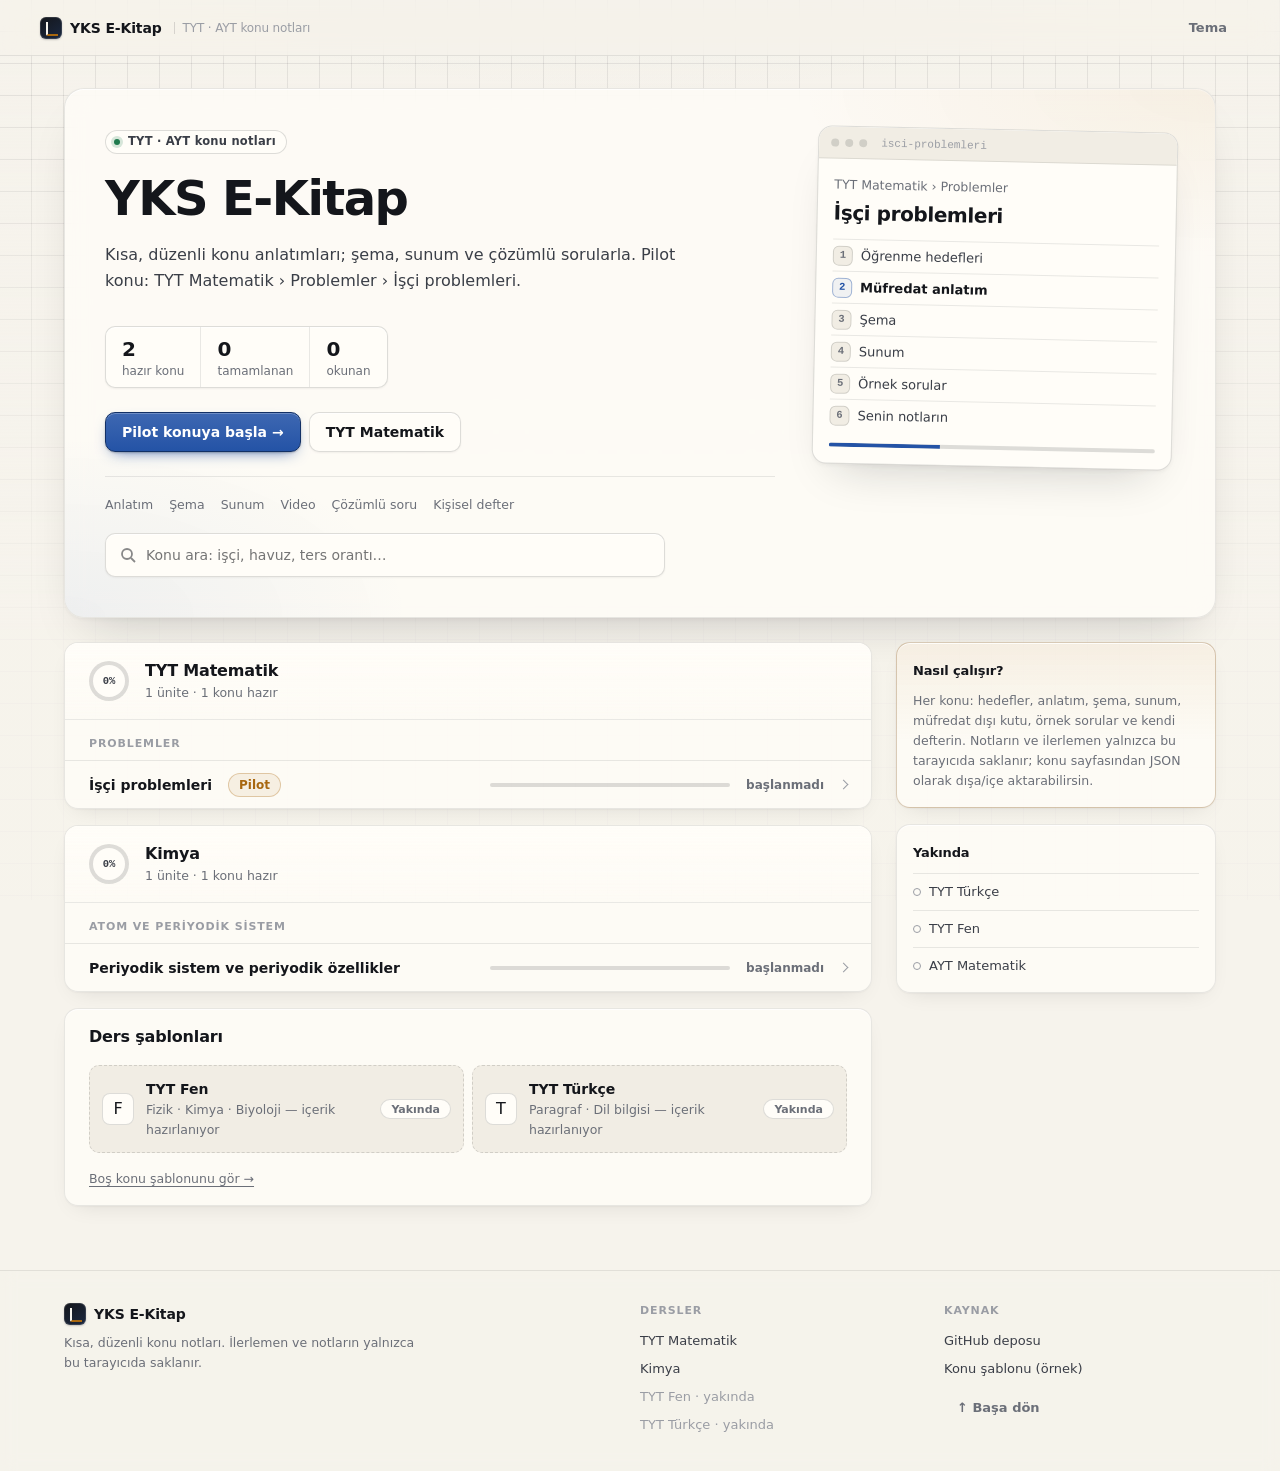
==== commit ce6c9ae3: "Kimya: Periyodik sistem konusu + iki şemalı normalize katmanı, güvenli markdown render, TOC alt başl" ====
--- a/index.html
+++ b/index.html
@@ -7,4 +7,4 @@
 </div><aside>
 <section class="card amber"><h2>Nasıl çalışır?</h2><p class="small">Her konu: hedefler, anlatım, şema, sunum, müfredat dışı kutu, örnek sorular ve kendi defterin. Notların ve ilerlemen yalnızca bu tarayıcıda saklanır; konu sayfasından JSON olarak dışa/içe aktarabilirsin.</p></section>
 <section class="card"><h2>Yakında</h2><ul id="soon" class="ui small"></ul></section></aside></div>
-</div><footer class="sitefoot"><div class="wrap fgrid"><div><a class="brand" href="./"><i></i>YKS E-Kitap</a><p class="small">Kısa, düzenli konu notları. İlerlemen ve notların yalnızca bu tarayıcıda saklanır.</p></div><div><b>Dersler</b><a href="./ders/tyt-matematik/">TYT Matematik</a><span class="small soonlink">TYT Fen · yakında</span><span class="small soonlink">TYT Türkçe · yakında</span></div><div><b>Kaynak</b><a href="https://github.com/TitanLion72/yks-ebook">GitHub deposu</a><a href="./ders/ornek-konu-sablonu/">Konu şablonu (örnek)</a><button class="btn ghost totop" onclick="scrollTo({top:0})">↑ Başa dön</button></div></div></footer><script src="./assets/app.js"></script></body></html>+</div><footer class="sitefoot"><div class="wrap fgrid"><div><a class="brand" href="./"><i></i>YKS E-Kitap</a><p class="small">Kısa, düzenli konu notları. İlerlemen ve notların yalnızca bu tarayıcıda saklanır.</p></div><div><b>Dersler</b><a href="./ders/tyt-matematik/">TYT Matematik</a><a href="./ders/kimya/">Kimya</a><span class="small soonlink">TYT Fen · yakında</span><span class="small soonlink">TYT Türkçe · yakında</span></div><div><b>Kaynak</b><a href="https://github.com/TitanLion72/yks-ebook">GitHub deposu</a><a href="./ders/ornek-konu-sablonu/">Konu şablonu (örnek)</a><button class="btn ghost totop" onclick="scrollTo({top:0})">↑ Başa dön</button></div></div></footer><script src="./assets/app.js"></script></body></html>
--- a/assets/style.css
+++ b/assets/style.css
@@ -195,3 +195,45 @@
 .hp-bar{height:4px;margin-top:12px;border-radius:4px;background:var(--line2);overflow:hidden}.hp-bar span{display:block;width:34%;height:100%;background:var(--accent)}
 .hero.home::after{display:none}}
 @media (max-width:640px){.stat{padding:8px 12px;font-size:11px;overflow-wrap:normal;min-width:0}}
+/* v4.1 — markdown konu içeriği */
+.toc a.sub{padding:4px 16px 4px 28px;font-size:12px;line-height:18px;color:var(--faint)}
+.toc a.sub.on{color:var(--ink)}
+.md h3.mdh{margin:32px 0 8px;padding-top:16px;border-top:1px solid var(--line);font:600 19px/28px var(--ui);letter-spacing:-.01em}
+.md h3.mdh:first-child{border-top:0;padding-top:0;margin-top:0}
+.md h4.mdh{margin:24px 0 8px;font:600 15px/24px var(--ui)}
+.md h5.mdh{margin:16px 0 8px;font:600 14px/22px var(--ui)}
+.md ul,.md ol{padding-left:22px;margin:8px 0 16px}.md li{margin:4px 0}.md li>ul{margin:4px 0}
+.md strong{font-weight:650;color:var(--ink)}
+.md code{font:13px var(--mono);background:var(--sunken);padding:1px 5px;border-radius:4px}
+.md blockquote{margin:0 0 16px;padding:12px 16px;border:1px solid var(--line);border-left:2px solid var(--accent);border-radius:var(--r2);background:var(--sunken);font-size:15px;line-height:24px}
+.md blockquote p{margin:0 0 8px}.md blockquote p:last-child{margin:0}
+.tblwrap{overflow-x:auto;margin:8px 0 16px;border:1px solid var(--line);border-radius:var(--r2);-webkit-overflow-scrolling:touch}
+.tblwrap table{border-collapse:collapse;width:100%;font:14px/21px var(--ui);min-width:520px}
+.tblwrap th{text-align:left;font-weight:600;background:var(--sunken);color:var(--ink2)}
+.tblwrap th,.tblwrap td{padding:8px 12px;border-bottom:1px solid var(--line);vertical-align:top}
+.tblwrap tr:last-child td{border-bottom:0}
+.chip.tag{height:20px;padding:0 7px;font:600 11px/18px var(--ui);vertical-align:middle;color:var(--accent);border-color:color-mix(in oklab,var(--accent) 30%,transparent);background:color-mix(in oklab,var(--accent) 7%,transparent)}
+.chip.tag.ayt{color:#7a3fb0;border-color:color-mix(in oklab,#7a3fb0 30%,transparent);background:color-mix(in oklab,#7a3fb0 7%,transparent)}
+summary .chip.tag{margin-right:8px}
+.mdfig,.figs figure{margin:16px 0;border:1px solid var(--line);border-radius:var(--r2);background:var(--solid);overflow:hidden;box-shadow:var(--sh1)}
+.mdfig img,.figs img{display:block;width:100%;height:auto;background:#fff}
+.mdfig figcaption,.figs figcaption{padding:8px 12px;font:12px/16px var(--ui);color:var(--muted);border-top:1px solid var(--line)}
+.figs{display:grid;grid-template-columns:repeat(2,minmax(0,1fr));gap:16px}.figs figure{margin:0}
+@media (max-width:640px){.figs{grid-template-columns:1fr}}
+ol.goals{margin:0;padding-left:22px;font:14px/22px var(--ui)}ol.goals li{margin:4px 0}
+dl.scope{display:grid;grid-template-columns:auto 1fr;gap:4px 12px;margin:16px 0 0;font:13px/20px var(--ui)}
+dl.scope dt{font-weight:600;color:var(--accent)}dl.scope dd{margin:0;color:var(--muted)}
+ol.vsteps{font:14px/22px var(--ui);padding-left:22px;color:var(--ink2)}
+ul.ooclist{list-style:none;padding:0;margin:8px 0 0}
+ul.ooclist li{display:flex;justify-content:space-between;gap:12px;align-items:center;padding:8px 0;border-bottom:1px solid color-mix(in oklab,var(--amber) 22%,transparent);font:14px/21px var(--ui)}
+ul.ooclist li:last-child{border-bottom:0}.chip.prob{flex:none;white-space:nowrap}
+@media (max-width:640px){ul.ooclist li{flex-direction:column;align-items:flex-start;gap:4px}}
+details.mdmore{margin-top:16px;border-top:1px solid var(--line);padding-top:8px}
+details.mdmore>summary{cursor:pointer;font:600 13px var(--ui);color:var(--muted)}
+#lesson.md{overflow-wrap:anywhere}
+.chip.prob{white-space:normal;height:auto;min-height:24px;padding:3px 10px;line-height:16px;max-width:100%}@media (min-width:641px){.chip.prob{max-width:46%;text-align:right}}
+.md h3.mdh{text-transform:none;font-size:20px}
+#lesson.md .tblwrap{overflow-wrap:normal}.tblwrap td,.tblwrap th{overflow-wrap:normal;word-break:normal;hyphens:none}
+.tblwrap td:first-child,.tblwrap th:first-child{white-space:nowrap}
+.md h3.mdh{color:var(--ink)}
+.md a.url{overflow-wrap:anywhere}
